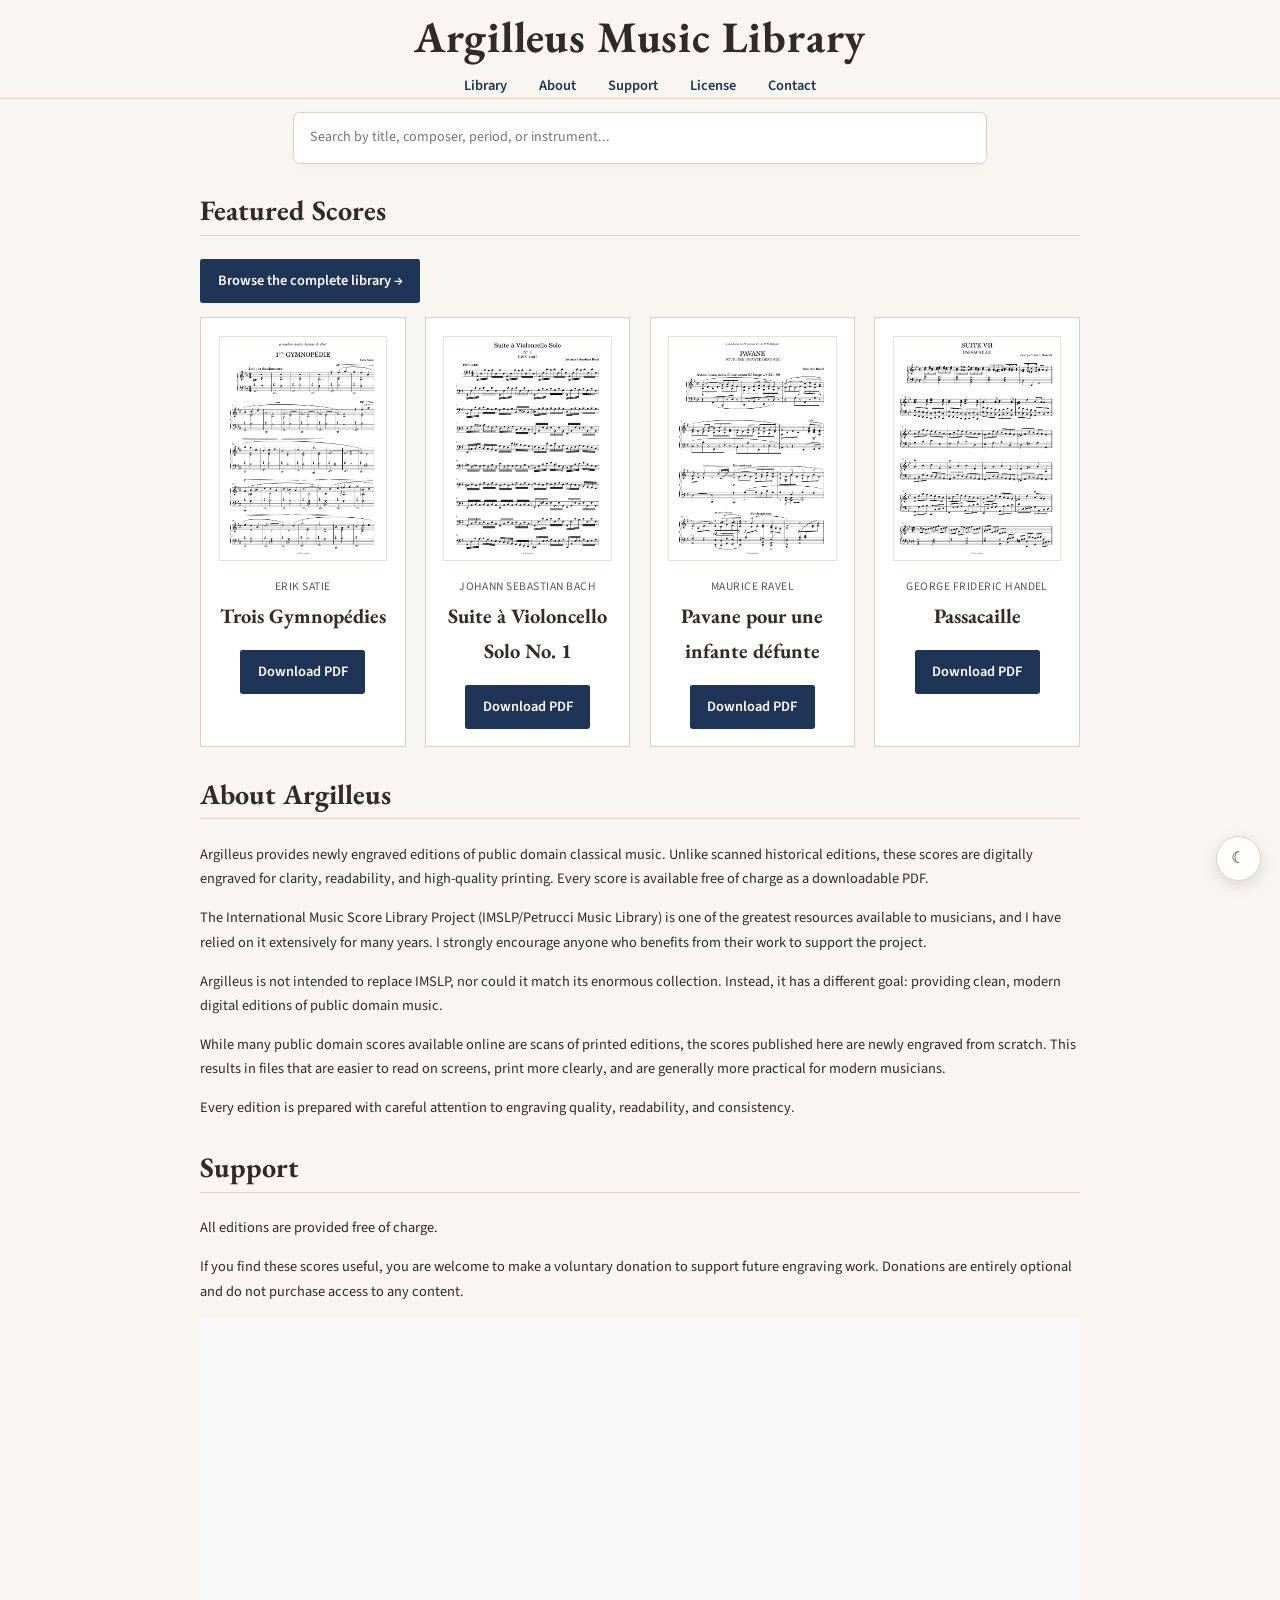
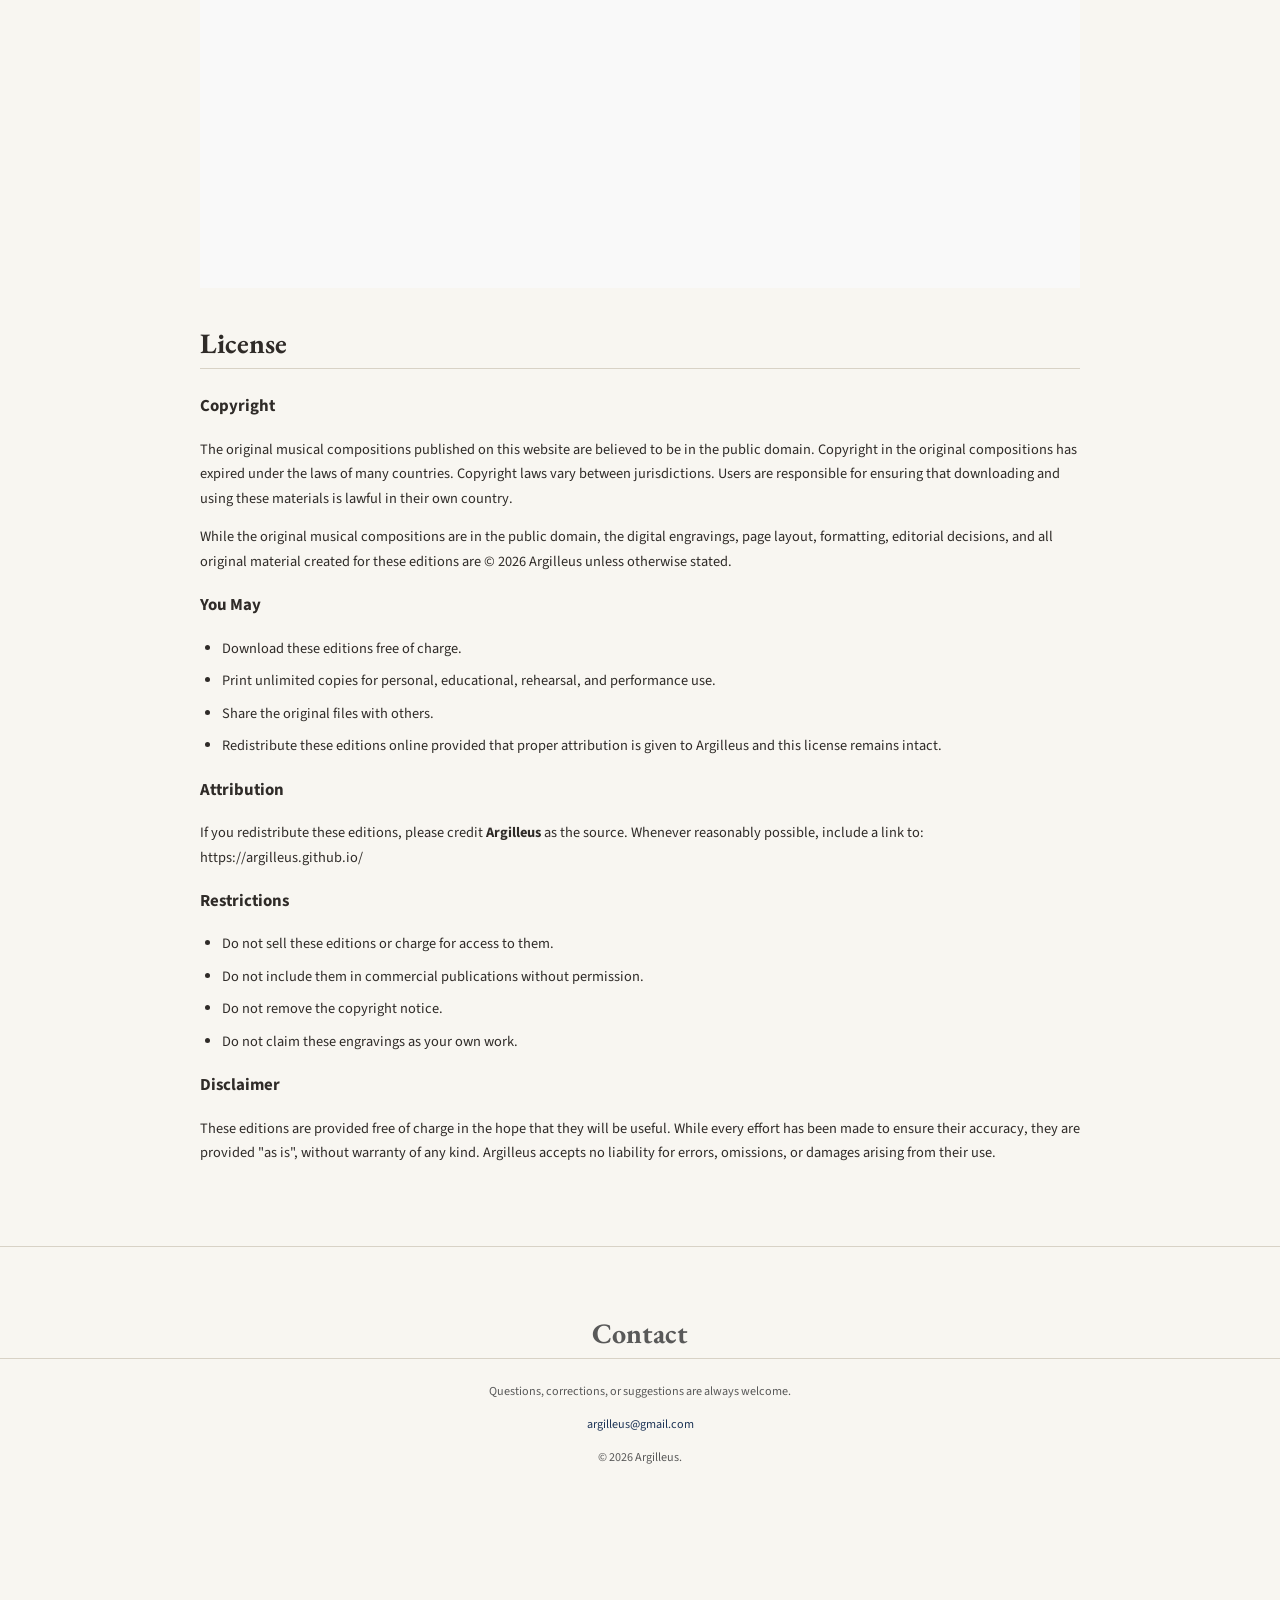
==== index.html @ a2ff113d "Update index.html" ====
<!DOCTYPE html>
<html lang="en">

<head>

    <meta name="google-site-verification" content="jMSx0SDKSqtj_6iInma7B4L1QRDiOI1_wNRej1wbgQQ" />

    <meta charset="UTF-8">

    <meta name="viewport"
          content="width=device-width, initial-scale=1.0">

    <title>Argilleus Music Library | Free Public Domain Sheet Music</title>

    <meta name="description"
          content="Free, carefully engraved editions of public domain classical sheet music. Modern digital scores for reading, printing, and performance.">

    <link rel="stylesheet" href="style.css">

</head>

<body>

<!-- Dark Mode Toggle -->
<button
    id="themeToggle"
    class="theme-toggle-btn"
    aria-label="Toggle dark mode"
    title="Toggle dark mode">
</button>

<header>

    <h1>Argilleus Music Library</h1>

    <nav>
        <a href="library.html">Library</a>
        <a href="#about">About</a>
        <a href="#support">Support</a>
        <a href="#license">License</a>
        <a href="#contact">Contact</a>
    </nav>

</header>

<main>

    <!-- SEARCH BAR SECTION -->
    <section id="search-section" class="search-section">

        <div class="search-container">

            <input
                type="search"
                id="searchInput"
                placeholder="Search by title, composer, period, or instrument..."
                aria-label="Search music catalog">

        </div>

    </section>

    <section id="featured">

        <h2 id="sectionTitle">Featured Scores</h2>

        <p id="sectionSubtext"></p>

        <p id="browseBtnWrapper">
            <a href="library.html" class="browse-btn">
                Browse the complete library →
            </a>
        </p>

        <div id="musicGrid" class="music-grid">
            <!-- Scores loaded dynamically via JS -->
        </div>

    </section>

    <section id="about">

        <h2>About Argilleus</h2>

        <p>
            Argilleus provides newly engraved editions of public domain classical music.
            Unlike scanned historical editions, these scores are digitally engraved for
            clarity, readability, and high-quality printing. Every score is available
            free of charge as a downloadable PDF.
        </p>

        <p>
            The International Music Score Library Project (IMSLP/Petrucci Music Library)
            is one of the greatest resources available to musicians, and I have relied
            on it extensively for many years. I strongly encourage anyone who benefits
            from their work to support the project.
        </p>

        <p>
            Argilleus is not intended to replace IMSLP, nor could it match its enormous
            collection. Instead, it has a different goal: providing clean, modern
            digital editions of public domain music.
        </p>

        <p>
            While many public domain scores available online are scans of printed
            editions, the scores published here are newly engraved from scratch.
            This results in files that are easier to read on screens, print more
            clearly, and are generally more practical for modern musicians.
        </p>

        <p>
            Every edition is prepared with careful attention to engraving quality,
            readability, and consistency.
        </p>

    </section>

    <section id="support">

        <h2>Support</h2>

        <p>All editions are provided free of charge.</p>

        <p>
            If you find these scores useful, you are welcome to make a voluntary
            donation to support future engraving work. Donations are entirely
            optional and do not purchase access to any content.
        </p>

        <iframe id='kofiframe' src='https://ko-fi.com/argilleus/?hidefeed=true&widget=true&embed=true&preview=true' 
            style='border:none;width:100%;padding:4px;background:#f9f9f9;' height='712' title='argilleus'>
            </iframe>

    </section>

    <section id="license">

        <h2>License</h2>

        <h3>Copyright</h3>

        <p>
            The original musical compositions published on this website are believed
            to be in the public domain. Copyright in the original compositions has
            expired under the laws of many countries. Copyright laws vary between
            jurisdictions. Users are responsible for ensuring that downloading and
            using these materials is lawful in their own country.
        </p>

        <p>
            While the original musical compositions are in the public domain, the
            digital engravings, page layout, formatting, editorial decisions, and
            all original material created for these editions are © 2026 Argilleus
            unless otherwise stated.
        </p>

        <h3>You May</h3>

        <ul>
            <li>Download these editions free of charge.</li>
            <li>Print unlimited copies for personal, educational, rehearsal, and performance use.</li>
            <li>Share the original files with others.</li>
            <li>Redistribute these editions online provided that proper attribution is given to Argilleus and this license remains intact.</li>
        </ul>

        <h3>Attribution</h3>

        <p>
            If you redistribute these editions, please credit
            <strong>Argilleus</strong> as the source.
            Whenever reasonably possible, include a link to:
            https://argilleus.github.io/
        </p>

        <h3>Restrictions</h3>

        <ul>
            <li>Do not sell these editions or charge for access to them.</li>
            <li>Do not include them in commercial publications without permission.</li>
            <li>Do not remove the copyright notice.</li>
            <li>Do not claim these engravings as your own work.</li>
        </ul>

        <h3>Disclaimer</h3>

        <p>
            These editions are provided free of charge in the hope that they will be
            useful. While every effort has been made to ensure their accuracy, they
            are provided "as is", without warranty of any kind. Argilleus accepts no
            liability for errors, omissions, or damages arising from their use.
        </p>

    </section>

</main>

<footer>

    <section id="contact">

        <h2>Contact</h2>

        <p>
            Questions, corrections, or suggestions are always welcome.
        </p>

        <p>
            <a href="mailto:argilleus@gmail.com">argilleus@gmail.com</a>
        </p>

    </section>

    <p>© 2026 Argilleus.</p>

</footer>

<script src="index.js"></script>
<script src="theme.js"></script>

</body>
</html>
---- style.css ----
/* ===========================
   ARGILLEUS MUSIC LIBRARY
=========================== */

@import url('https://fonts.googleapis.com/css2?family=EB+Garamond:wght@400;600;700&family=Source+Sans+3:wght@300;400;600&display=swap');

/* --- Root Variables --- */
:root {
    color-scheme: light;

    /* Typography */
    --font-serif: "EB Garamond", serif;
    --font-sans: "Source Sans 3", system-ui, -apple-system, sans-serif;

    /* Color Palette */
    --paper: #f8f6f1;
    --paper-dark: #efebe2;
    --surface: #ffffff;
    
    --text: #2f2b28;
    --text-muted: #595959;
    
    --accent: #1e3557;
    --accent-light: #385d90;
    
    --border: #d8d2c6;
    --border-light: #e6e1d7;

    /* Globals */
    --radius-sm: 3px;
    --radius-pill: 999px;
    --transition-fast: 0.2s ease;
    --transition-med: 0.25s ease;
}

/* --- Base & Modern Reset --- */
*, *::before, *::after {
    box-sizing: border-box;
}

html {
    -webkit-text-size-adjust: 100%;
}
   
body {
    margin: 0;
    background-color: var(--paper);
    color: var(--text);
    font-family: var(--font-sans);
    font-size: 1.125rem;
    line-height: 1.7;
    transition: background-color var(--transition-med), color var(--transition-med);
}

img, picture, svg, video {
    display: block;
    max-inline-size: 100%;
}

input, button, textarea, select {
    font: inherit;
}

h1, h2, h3, h4, h5, h6 {
    text-wrap: balance;
}

/* --- Global Interactive Elements --- */
a {
    color: var(--accent);
    text-decoration: none;
    transition: color var(--transition-fast);

    &:hover,
    &:focus-visible {
        color: var(--accent-light);
    }
}

:focus-visible {
    outline: 2px solid var(--accent);
    outline-offset: 2px;
}

ul {
    padding-inline-start: 1.75rem;
}

li {
    margin-block: 0.625rem;
}

hr {
    border: none;
    border-block-start: 1px solid var(--border);
    inline-size: 250px;
    margin-block: 2.5rem;
}

/* --- Shared Components & Utilities --- */
:is(.btn, .download-btn, .browse-btn) {
    display: inline-block;
    color: #ffffff;
    background-color: var(--accent);
    padding: 0.75rem 1.375rem;
    border-radius: var(--radius-sm);
    font-weight: 600;
    border: none;
    cursor: pointer;
    text-align: center;
    transition: background-color var(--transition-fast), color var(--transition-fast);

    &:hover,
    &:focus-visible {
        background-color: var(--accent-light);
        color: #ffffff;
    }
}

/* Remove default disclosure triangle/arrow */
details summary {
    list-style: none; /* Modern browsers */
}

/* --- Layout Components --- */
main {
    inline-size: min(1100px, 92%);
    margin-inline: auto;
}

section {
    margin-block: 0rem;
}

/* Shared Typography */
section h2,
details summary {
    font-family: var(--font-serif);
    font-size: 2.2rem;
    border-block-end: 1px solid var(--border);
}

details summary {
    cursor: pointer;
}

/* --- Header & Navigation --- */
header {
    text-align: center;
    border-block-end: 1px solid var(--border);
}

h1 {
    margin: 0;
    font-family: var(--font-serif);
    font-size: clamp(2.5rem, 5vw + 1rem, 3.4rem);
    font-weight: 700;
    letter-spacing: 1px;
}

.tagline {
    margin-block-start: 0rem;
    font-size: 1.2rem;
    color: var(--text-muted);
}

nav {
    margin-block-start: 0rem;

    & a {
        margin-inline: 1.125rem;
        font-weight: 600;
    }
}

/* Search Bar Styling */
.search-section {
    max-width: 900px;
    margin: 1rem auto 0rem auto;
    padding: 0 1rem;
}

.search-container {
    width: 100%;
}

#searchInput {
    width: 100%;
    padding: 1rem 1.25rem;
    font-size: 1.1rem;
    border: 1px solid var(--border);
    background-color: var(--surface);
    color: var(--text);
    border-radius: 8px;
    box-shadow: 0 4px 12px rgba(0, 0, 0, 0.03);
    outline: none;
    transition: border-color var(--transition-fast), box-shadow var(--transition-fast);
    box-sizing: border-box;

    &:focus-visible,
    &:focus {
        border-color: var(--accent);
        box-shadow: 0 6px 16px rgba(0, 0, 0, 0.08);
    }
}

.no-results {
    grid-column: 1 / -1;
    font-size: 1.1rem;
    color: var(--text-muted);
    padding: 2rem 0;
}

/* --- Music Grid & Cards --- */
#musicGrid {
    display: grid;
    grid-template-columns: repeat(auto-fill, minmax(220px, 1fr));
    gap: 1.5rem;
}

.music-card {
    background-color: var(--surface);
    border: 1px solid var(--border);
    padding: 1.375rem;
    text-align: center;
    cursor: pointer;
    transition: transform var(--transition-med), box-shadow var(--transition-med), background-color var(--transition-med);

    &:hover,
    &:focus-within {
        transform: translateY(-4px);
        box-shadow: 0 10px 24px rgb(0 0 0 / 8%);
    }

    & h3 {
        margin: 0 0 1.25rem;
        font-family: var(--font-serif);
        font-size: 1.6rem;
    }
}

.thumbnail {
    inline-size: 100%;
    aspect-ratio: 3 / 4;
    object-fit: cover;
    border: 1px solid var(--border-light);
    margin-block-end: 1.25rem;
}

.composer {
    color: var(--text-muted);
    font-size: 0.9rem;
    text-transform: uppercase;
    letter-spacing: 0.6px;
    margin-block-end: 0.25rem;
}

.tags {
    display: flex;
    flex-wrap: wrap;
    justify-content: center;
    gap: 0.5rem;
    margin-block: 1.125rem 1.375rem;

    & span {
        background-color: var(--paper-dark);
        border: 1px solid var(--border);
        border-radius: var(--radius-pill);
        padding: 0.25rem 0.625rem;
        font-size: 0.8rem;
    }
}

/* --- Library Page Layout --- */
.library-header {
    max-inline-size: 800px;
    margin-block: 3.75rem;
    margin-inline: auto;
    text-align: center;
}

.library-layout {
    display: grid;
    grid-template-columns: 260px 1fr;
    gap: 2.5rem;
    align-items: start;
}

.filter-sidebar {
    position: sticky;
    inset-block-start: 1.875rem;
    background-color: var(--surface);
    border: 1px solid var(--border);
    padding: 1.5rem;

    & h3 {
        margin-block-start: 0;
        font-family: var(--font-serif);
    }

    & hr {
        inline-size: 100%;
        margin-block: 1.5rem;
    }

    & label {
        display: block;
        margin-block: 0.625rem;
        cursor: pointer;
    }

    & input[type="checkbox"] {
        margin-inline-end: 0.5rem;
    }
}

.library-summary {
    margin-block-end: 1.5rem;
}

.library-content {
    min-inline-size: 0;
}

/* --- Composition Pages --- */
.site-title {
    color: inherit;

    &:hover {
        color: var(--accent);
    }
}

.back-link {
    margin-block-end: 1.875rem;
}

.composition {
    max-inline-size: 900px;
    margin-inline: auto;

    & h2 {
        text-align: center;
    }

    & .download-btn {
        display: block;
        inline-size: max-content;
        margin-inline: auto;
    }
}

.composition-thumbnail {
    inline-size: 100%;
    max-inline-size: 400px;
    margin-block: 2.5rem;
    margin-inline: auto;
    border: 1px solid var(--border);
    background-color: var(--surface);
}

.composition-info {
    inline-size: 100%;
    max-inline-size: 500px;
    margin-inline: auto;
    margin-block-end: 2.5rem;
    border-collapse: collapse;
    border: 1px solid var(--border);
    background-color: var(--surface);

    & th,
    & td {
        padding: 0.875rem 1.125rem;
        border-block-end: 1px solid var(--border);
        text-align: start;
    }

    & tr:last-child th,
    & tr:last-child td {
        border-block-end: none;
    }

    & th {
        inline-size: 40%;
        background-color: var(--paper-dark);
    }
}

.composition-description {
    max-inline-size: 800px;
    margin-block: 3.75rem;
    margin-inline: auto;

    & h3 {
        font-family: var(--font-serif);
        font-size: 1.6rem;
    }
}

/* --- Score & Parts Section --- */
.parts-download-container {
    max-inline-size: 600px;
    margin-block: 2.5rem;
    margin-inline: auto;
    background-color: var(--surface);
    border: 1px solid var(--border);
    border-radius: var(--radius-sm);
    padding: 1.5rem 2rem;

    & h3 {
        margin-block-start: 0;
        margin-block-end: 1rem;
        font-family: var(--font-serif);
        font-size: 1.5rem;
        border-block-end: 1px solid var(--border-light);
        padding-block-end: 0.5rem;
    }
}

.parts-list {
    list-style: none;
    padding-inline-start: 0;
    margin: 0;

    & li {
        display: flex;
        justify-content: space-between;
        align-items: center;
        padding-block: 0.75rem;
        margin-block: 0;
        border-block-end: 1px solid var(--border-light);

        &:last-child {
            border-block-end: none;
        }

        & span {
            font-weight: 600;
        }
    }
}

.part-info {
    display: flex;
    align-items: center;
    gap: 1rem;
}

.part-thumbnail {
    inline-size: 48px;
    aspect-ratio: 3 / 4;
    object-fit: cover;
    border: 1px solid var(--border-light);
    border-radius: var(--radius-sm);
    background-color: var(--surface);
    flex-shrink: 0;
}

.part-btn {
    padding: 0.4rem 0.85rem;
    font-size: 0.9rem;
}

/* --- Footer --- */
footer {
    margin-block-start: 6.25rem;
    padding-block: 3.125rem;
    border-block-start: 1px solid var(--border);
    text-align: center;
    color: var(--text-muted);
    font-size: 0.95rem;
}

/* --- Media Queries --- */
@media (width <= 900px) {
    .library-layout {
        grid-template-columns: 1fr;
    }
    .filter-sidebar {
        position: static;
    }
}

@media (width <= 700px) {
    nav a {
        display: inline-block;
        margin-block: 0.5rem;
        margin-inline: 0.75rem;
    }
}

@media (min-width: 1024px) {
    body {
        zoom: 0.8;
    }
}

@media (prefers-reduced-motion: reduce) {
    *, *::before, *::after {
        animation-duration: 0.01ms !important;
        animation-iteration-count: 1 !important;
        transition-duration: 0.01ms !important;
        scroll-behavior: auto !important;
    }
}

/* ===========================
   DARK MODE TOGGLE BUTTON
=========================== */
.theme-toggle-btn {
    position: fixed;
    right: 1.5rem;
    bottom: 1.5rem;
    width: 56px;
    height: 56px;
    display:flex;
    align-items:center;
    justify-content:center;
    padding:0;
    border:1px solid var(--border);
    border-radius:50%;
    background:rgb(255 255 255 / 85%);
    backdrop-filter:blur(10px);
    color:var(--text);
    font-size:1.25rem;
    cursor:pointer;
    box-shadow:0 6px 20px rgb(0 0 0 / 12%);
    transition:background-color .25s,color .25s,border-color .25s,transform .2s,box-shadow .2s;
    z-index:1000;
}
.theme-toggle-btn:hover{
    transform:translateY(-2px);
    background:var(--paper-dark);
    border-color:var(--accent);
    color:var(--accent);
    box-shadow:0 10px 28px rgb(0 0 0 / 18%);
}
.theme-toggle-btn:active{transform:translateY(0);}

/* ===========================
   DARK MODE OVERRIDES
=========================== */
html.dark-mode {
    color-scheme: dark;

    /* Warm dark paper & surface tones */
    --paper: #181715;
    --paper-dark: #24221f;
    --surface: #201f1c;
    
    /* Readable warm light text */
    --text: #e6e2d8;
    --text-muted: #a69f92;
    
    /* Warm brass/gold accent matching classic score aesthetic */
    --accent: #d4a359;
    --accent-light: #e5b872;
    
    /* Dark subtle borders */
    --border: #38342f;
    --border-light: #2c2925;
}

html.dark-mode #searchInput:focus {
    box-shadow: 0 6px 16px rgba(0, 0, 0, 0.4);
}

html.dark-mode .theme-toggle-btn {
    background: rgb(32 31 28 / 85%);
}

html.dark-mode .theme-toggle-btn:hover {
    background-color: var(--paper-dark);
    border-color: var(--accent);
    color: var(--accent);
}

html.dark-mode :is(.btn, .download-btn, .browse-btn) {
    color: #181715;
    background-color: var(--accent);

    &:hover,
    &:focus-visible {
        background-color: var(--accent-light);
        color: #181715;
    }
}
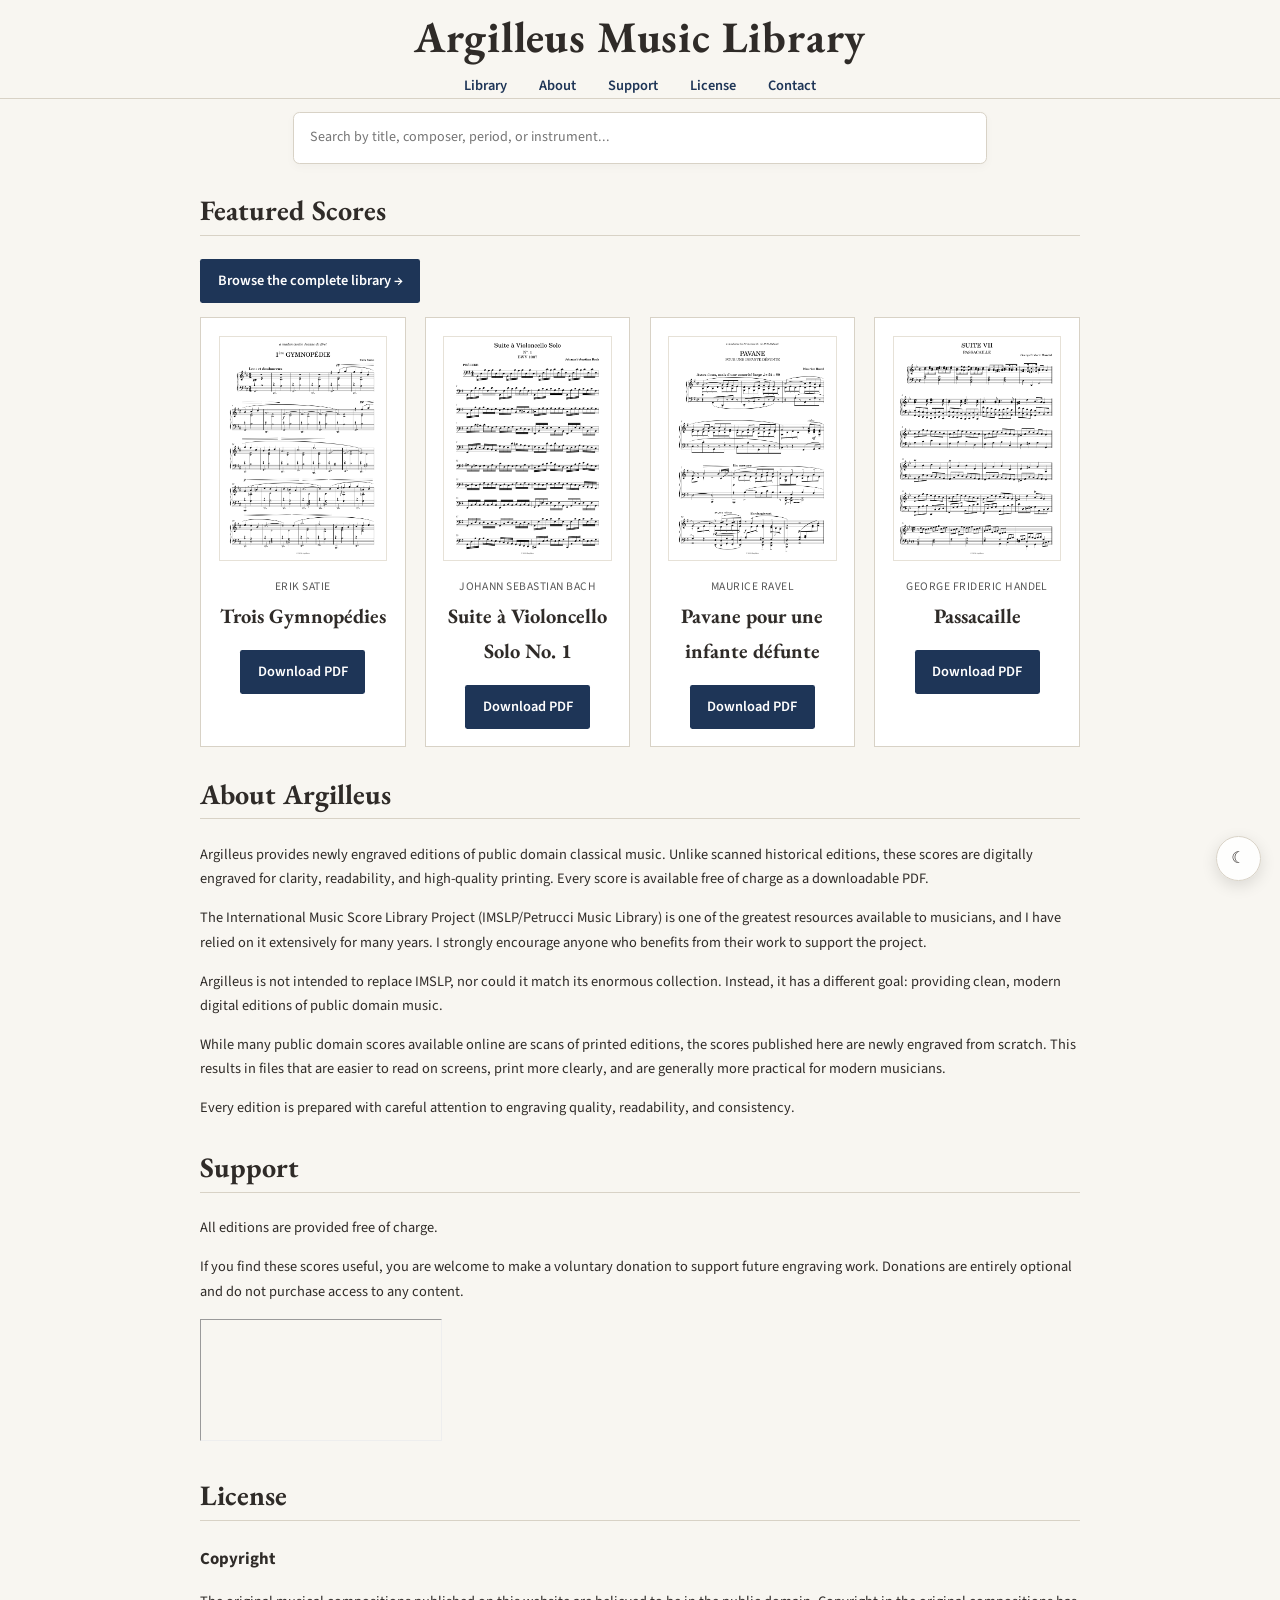
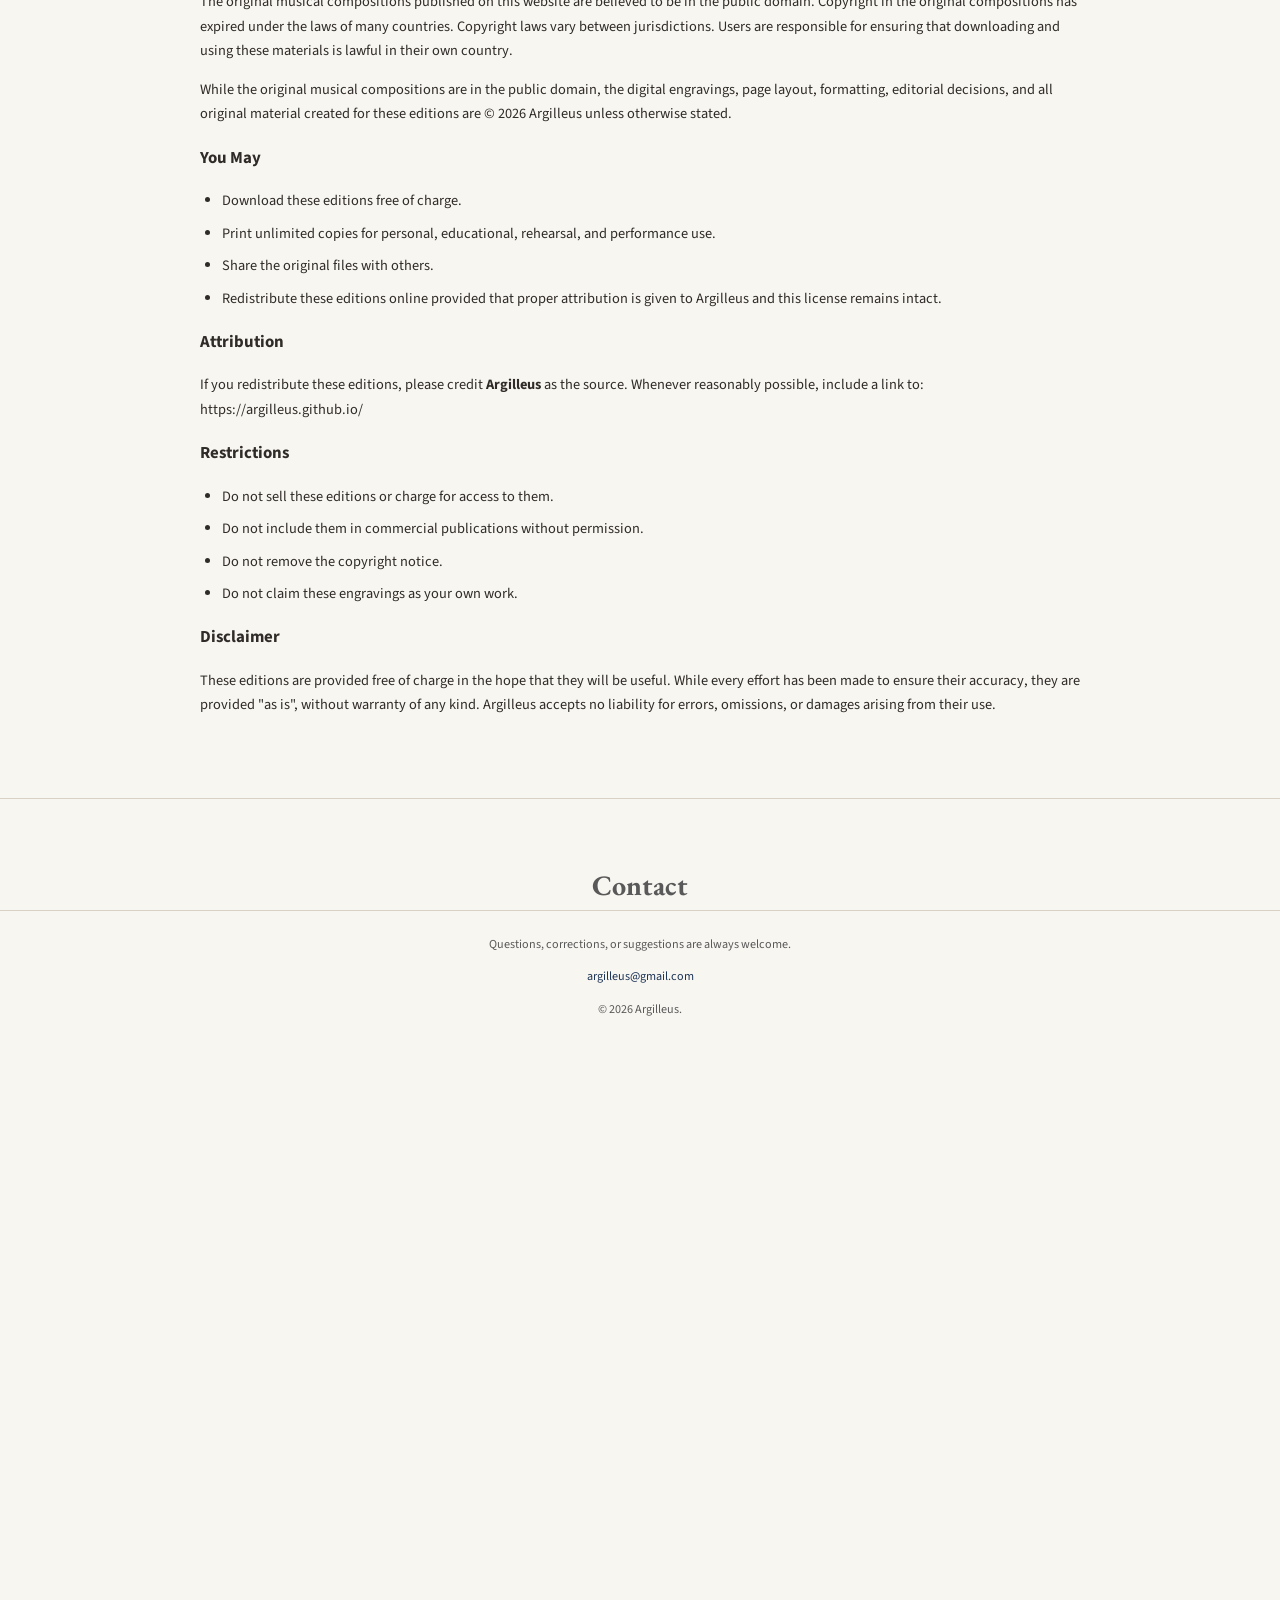
==== commit 4ca9ab73: "Update index.html" ====
--- a/index.html
+++ b/index.html
@@ -128,8 +128,7 @@
             optional and do not purchase access to any content.
         </p>
 
-        <iframe id='kofiframe' src='https://ko-fi.com/argilleus/?hidefeed=true&widget=true&embed=true&preview=true' 
-            style='border:none;width:100%;padding:4px;background:#f9f9f9;' height='712' title='argilleus'>
+        <iframe id='kofiframe' src='https://ko-fi.com/argilleus/?hidefeed=true&widget=true&embed=true&preview=true'>
             </iframe>
 
     </section>
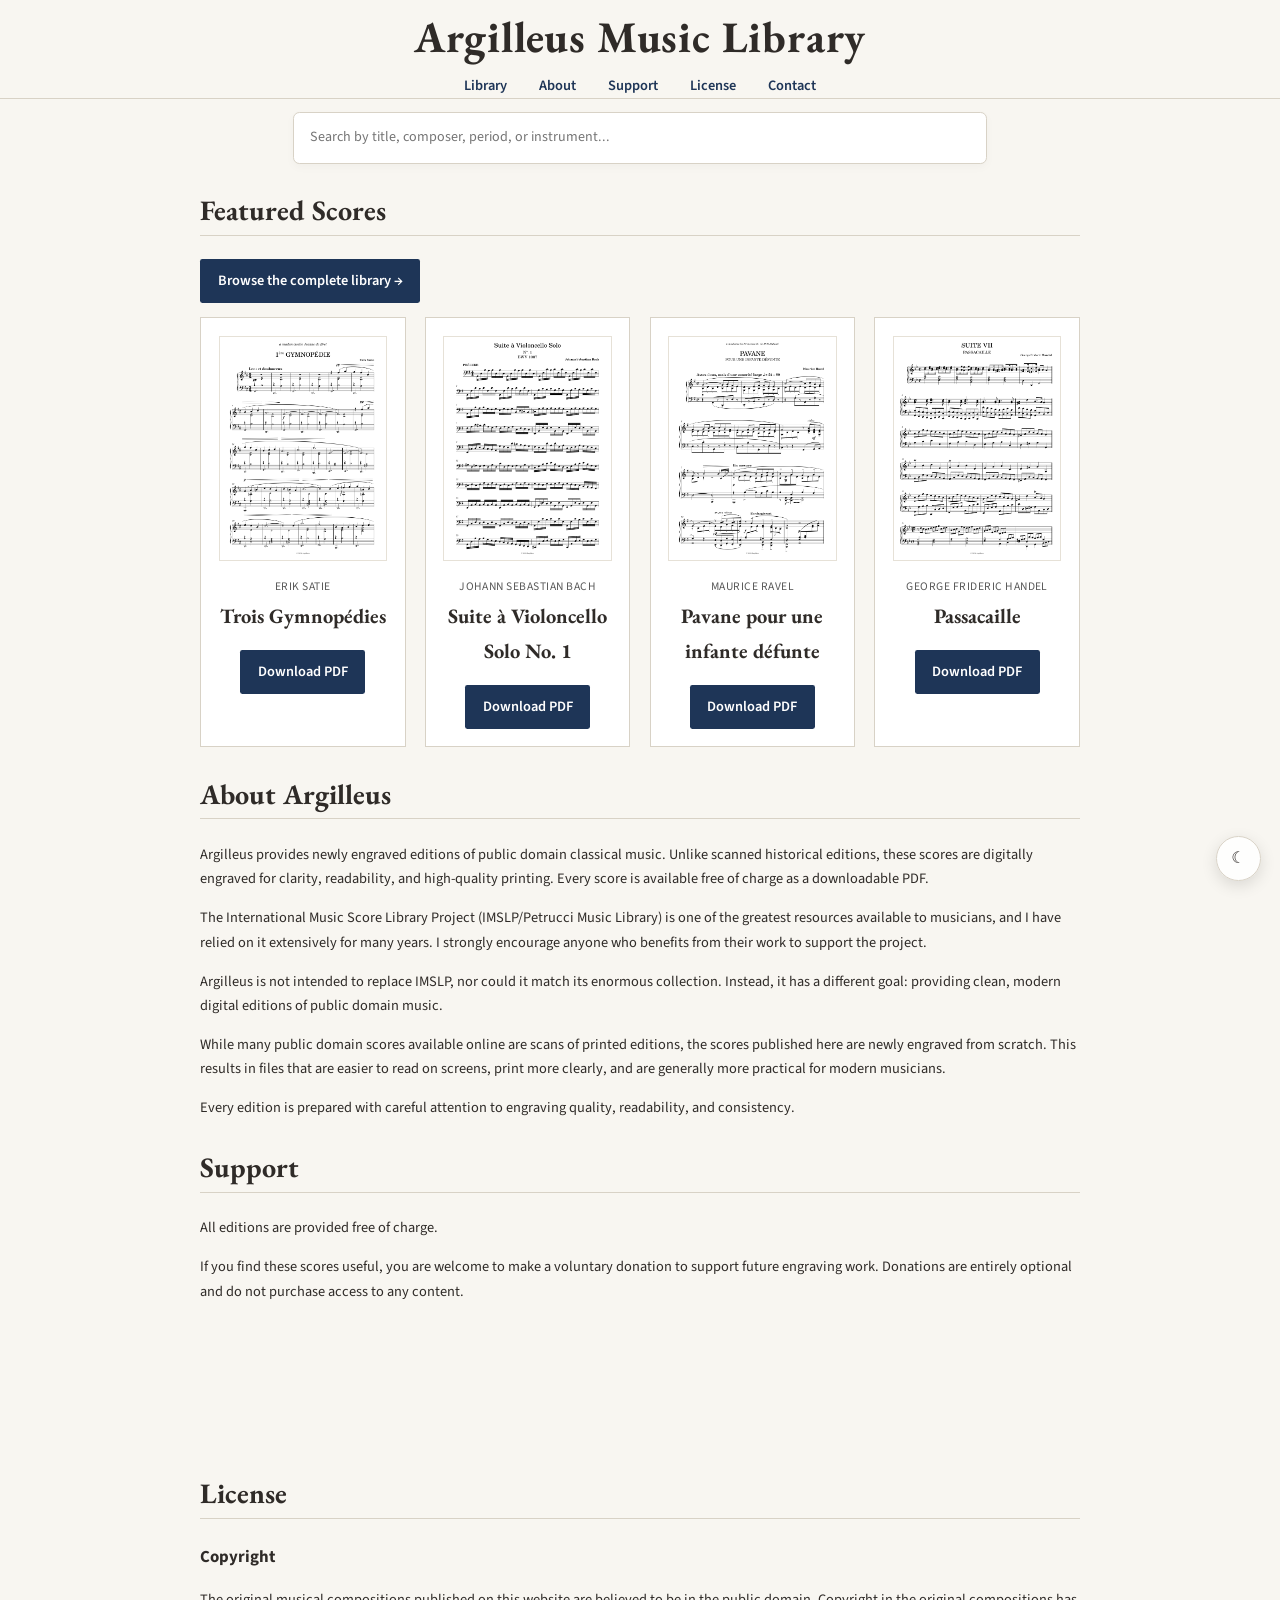
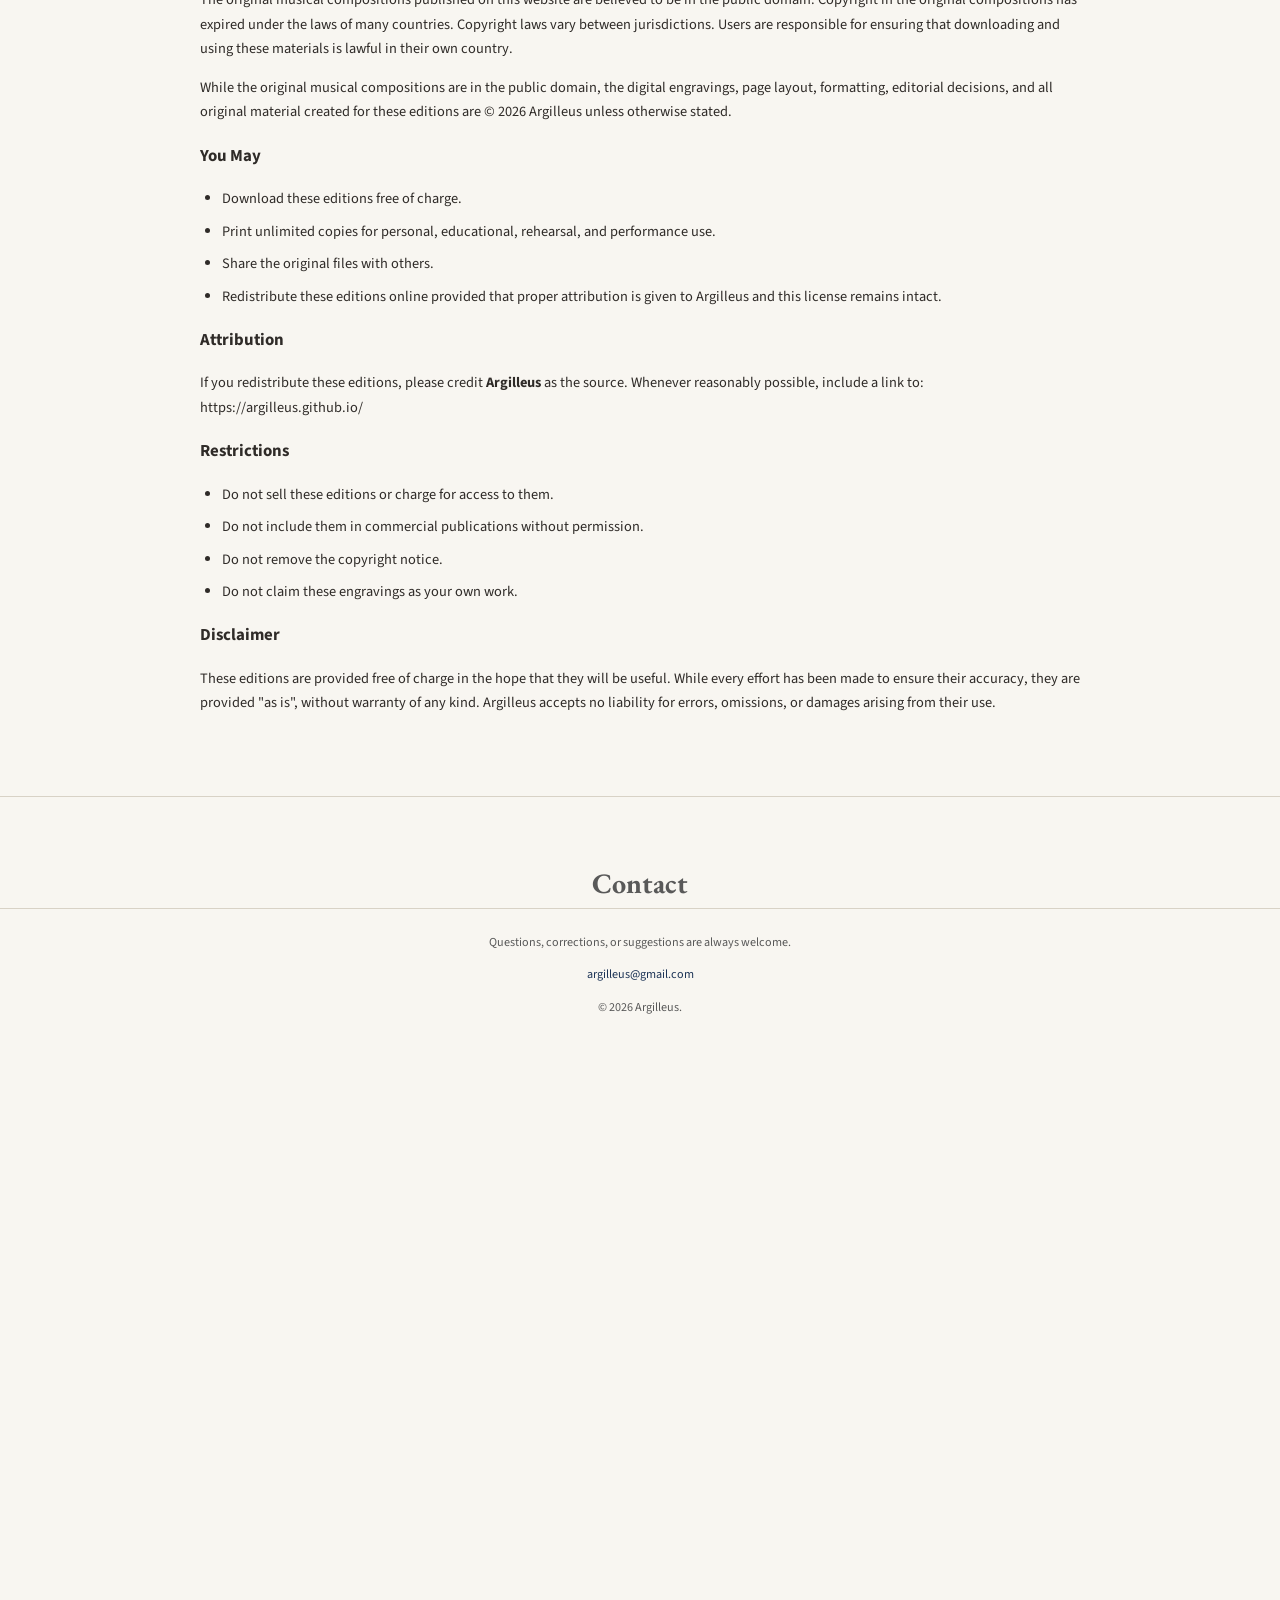
==== commit 9ba1ba89: "Update index.html" ====
--- a/index.html
+++ b/index.html
@@ -128,7 +128,7 @@
             optional and do not purchase access to any content.
         </p>
 
-        <iframe id='kofiframe' src='https://ko-fi.com/argilleus/?hidefeed=true&widget=true&embed=true&preview=true'>
+        <iframe id='kofiframe' src='https://ko-fi.com/argilleus/?hidefeed=true&widget=true&embed=true&preview=true' style='border:none;width:100%'>
             </iframe>
 
     </section>
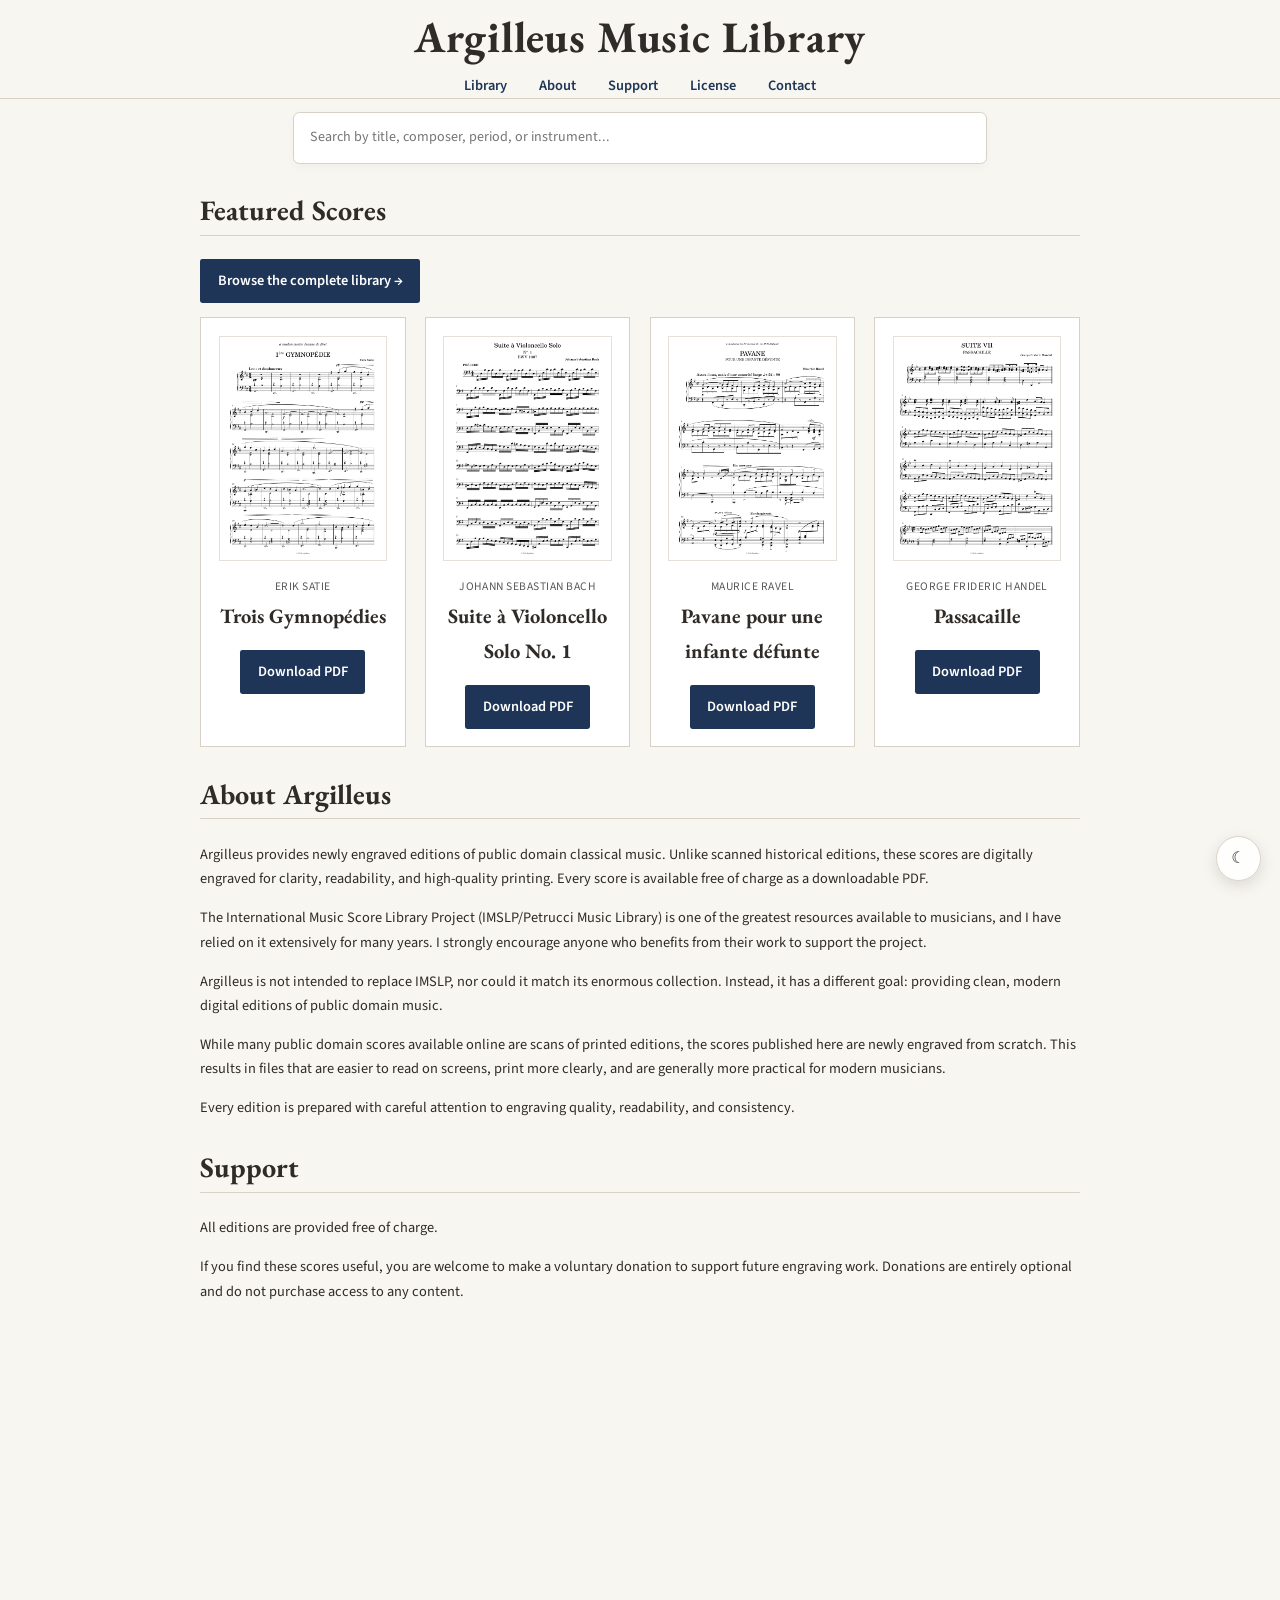
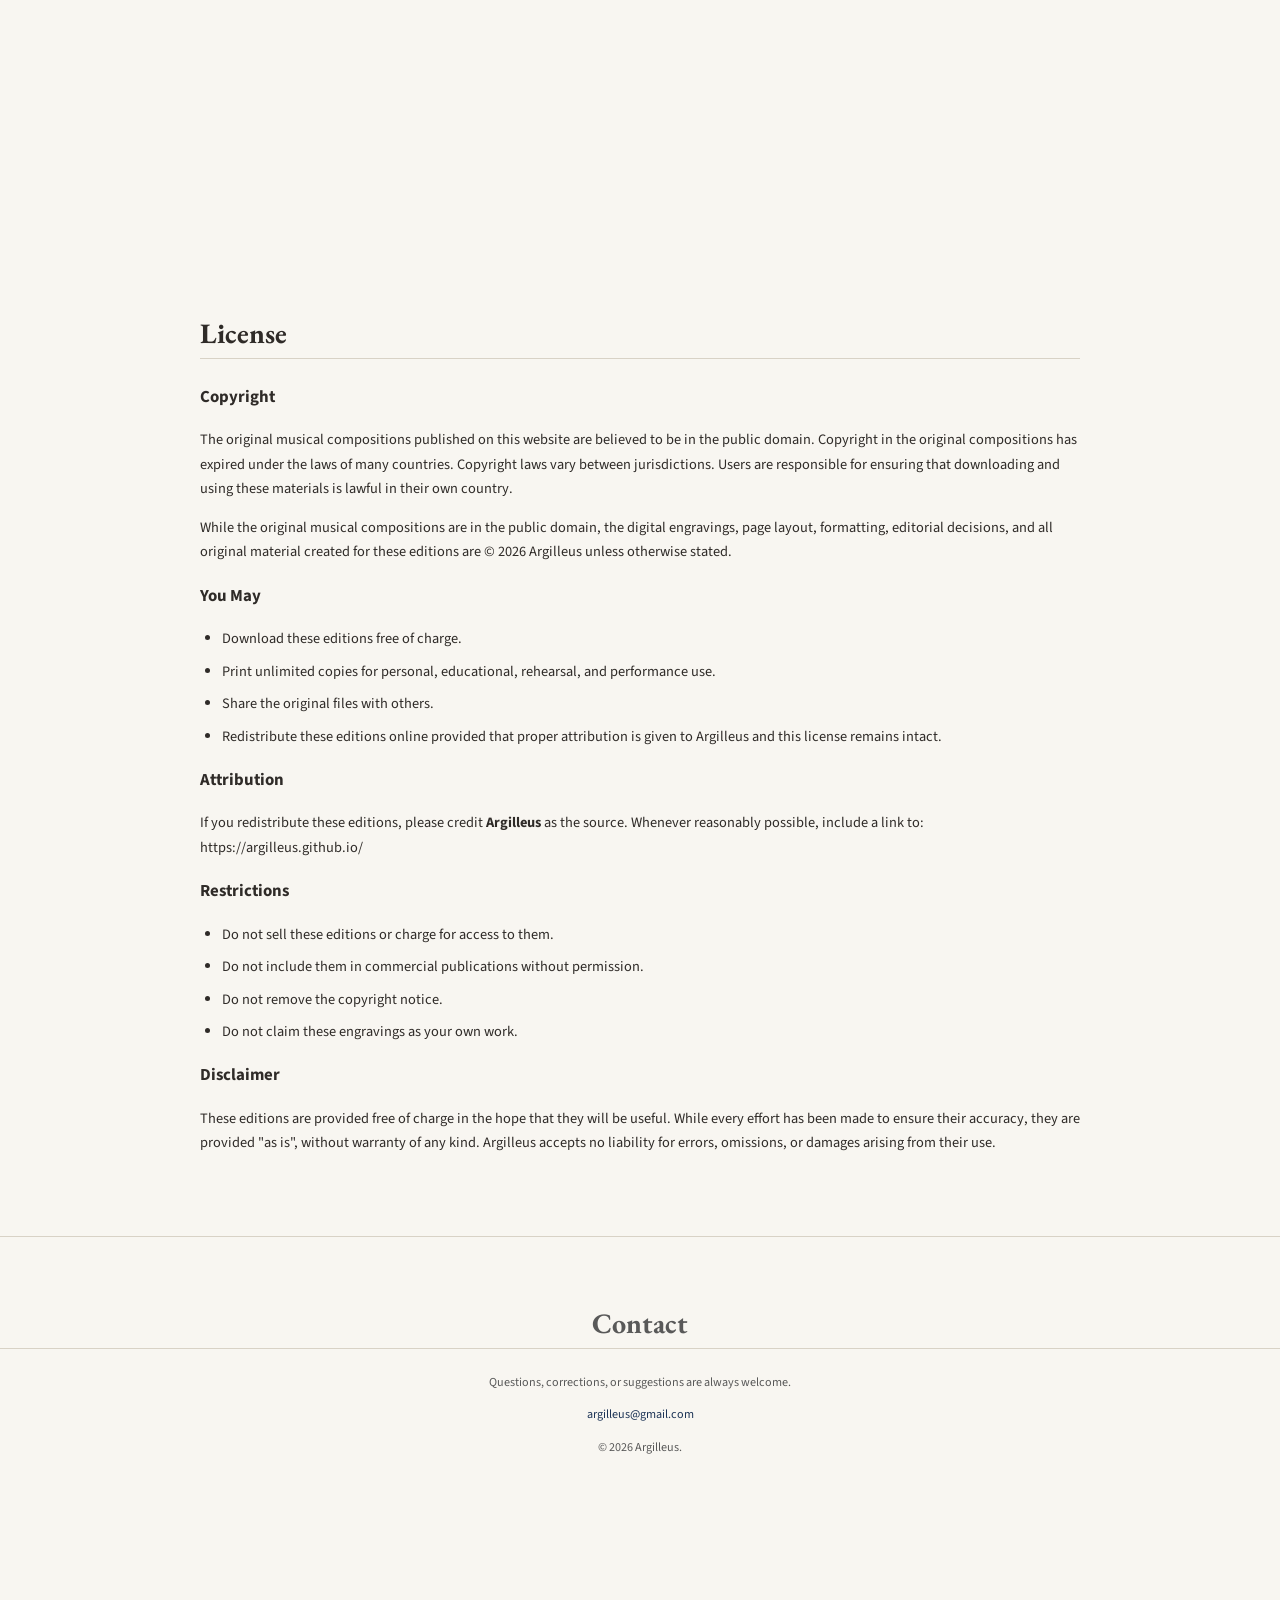
==== commit 60792a55: "Update index.html" ====
--- a/index.html
+++ b/index.html
@@ -128,7 +128,7 @@
             optional and do not purchase access to any content.
         </p>
 
-        <iframe id='kofiframe' src='https://ko-fi.com/argilleus/?hidefeed=true&widget=true&embed=true&preview=true' style='border:none;width:100%'>
+        <iframe id='kofiframe' src='https://ko-fi.com/argilleus/?hidefeed=true&widget=true&embed=true&preview=true' style='border:none;width:100%;' height='700'>
             </iframe>
 
     </section>
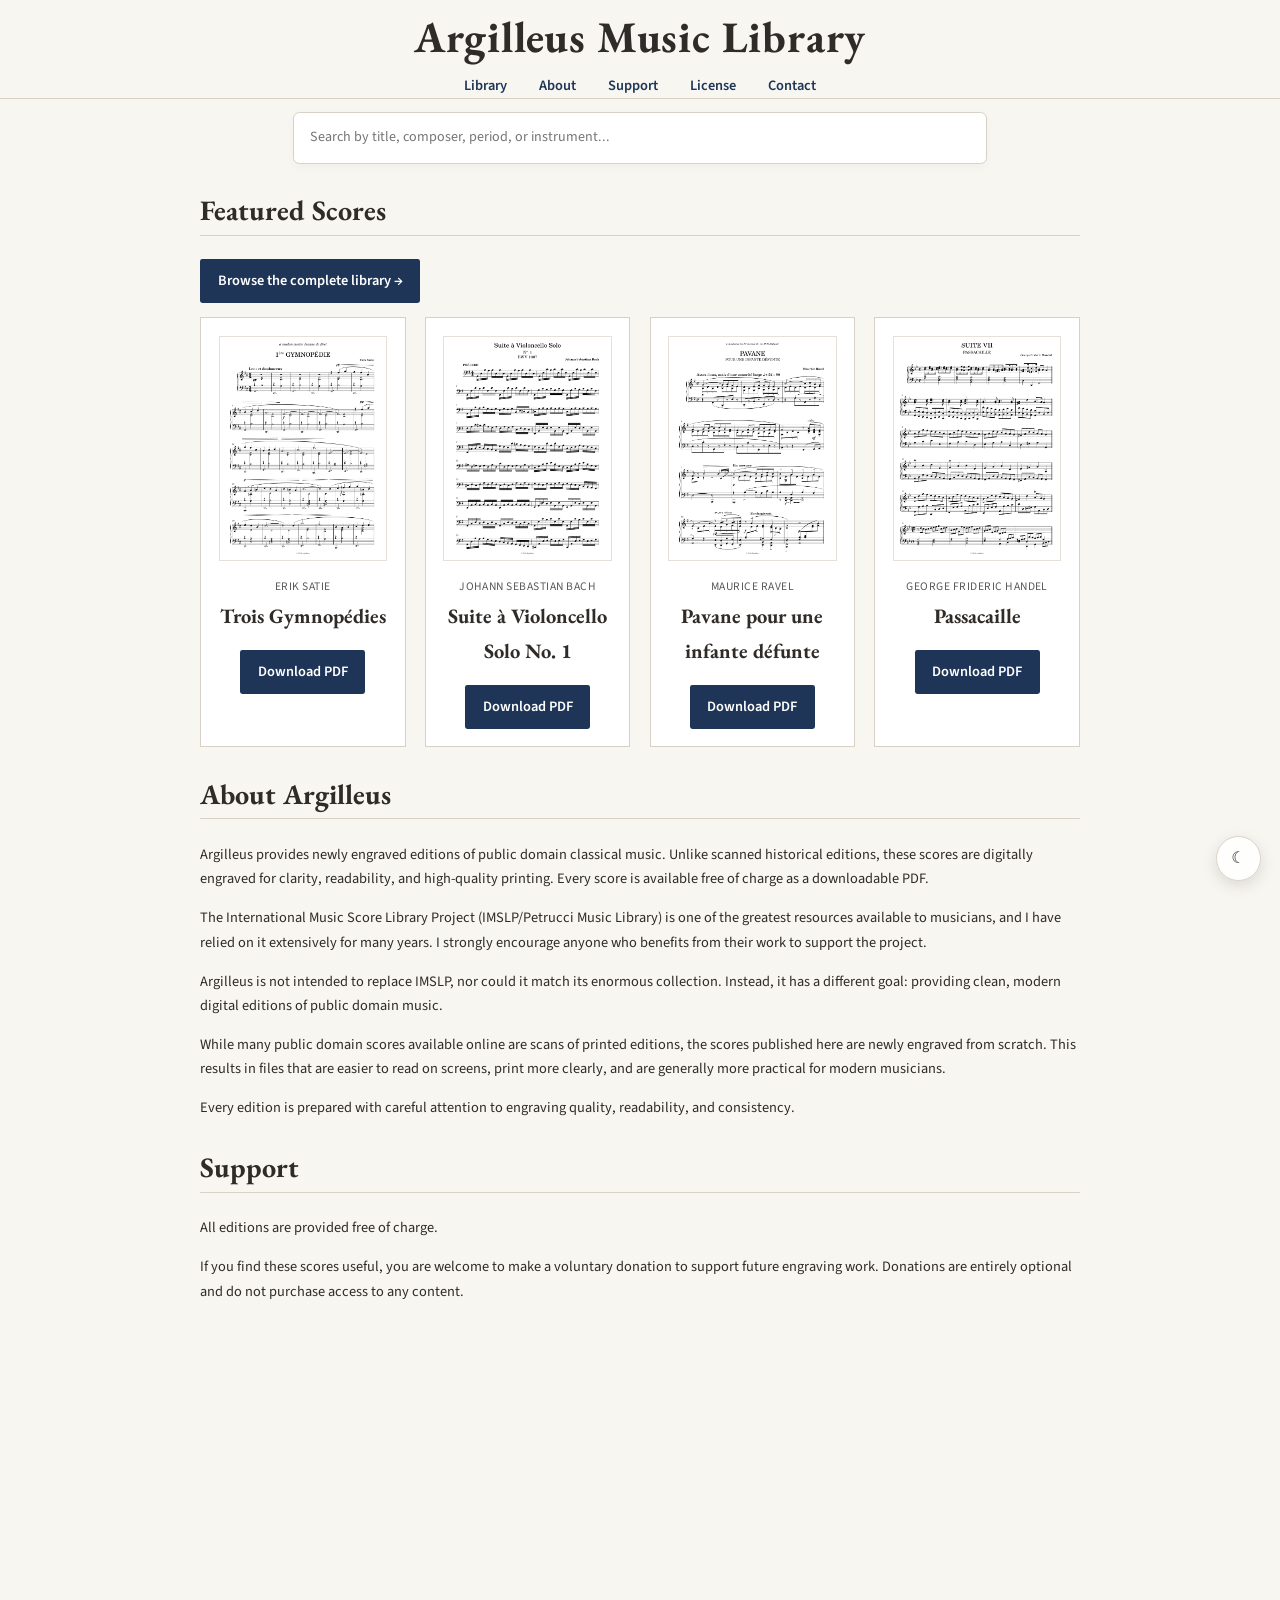
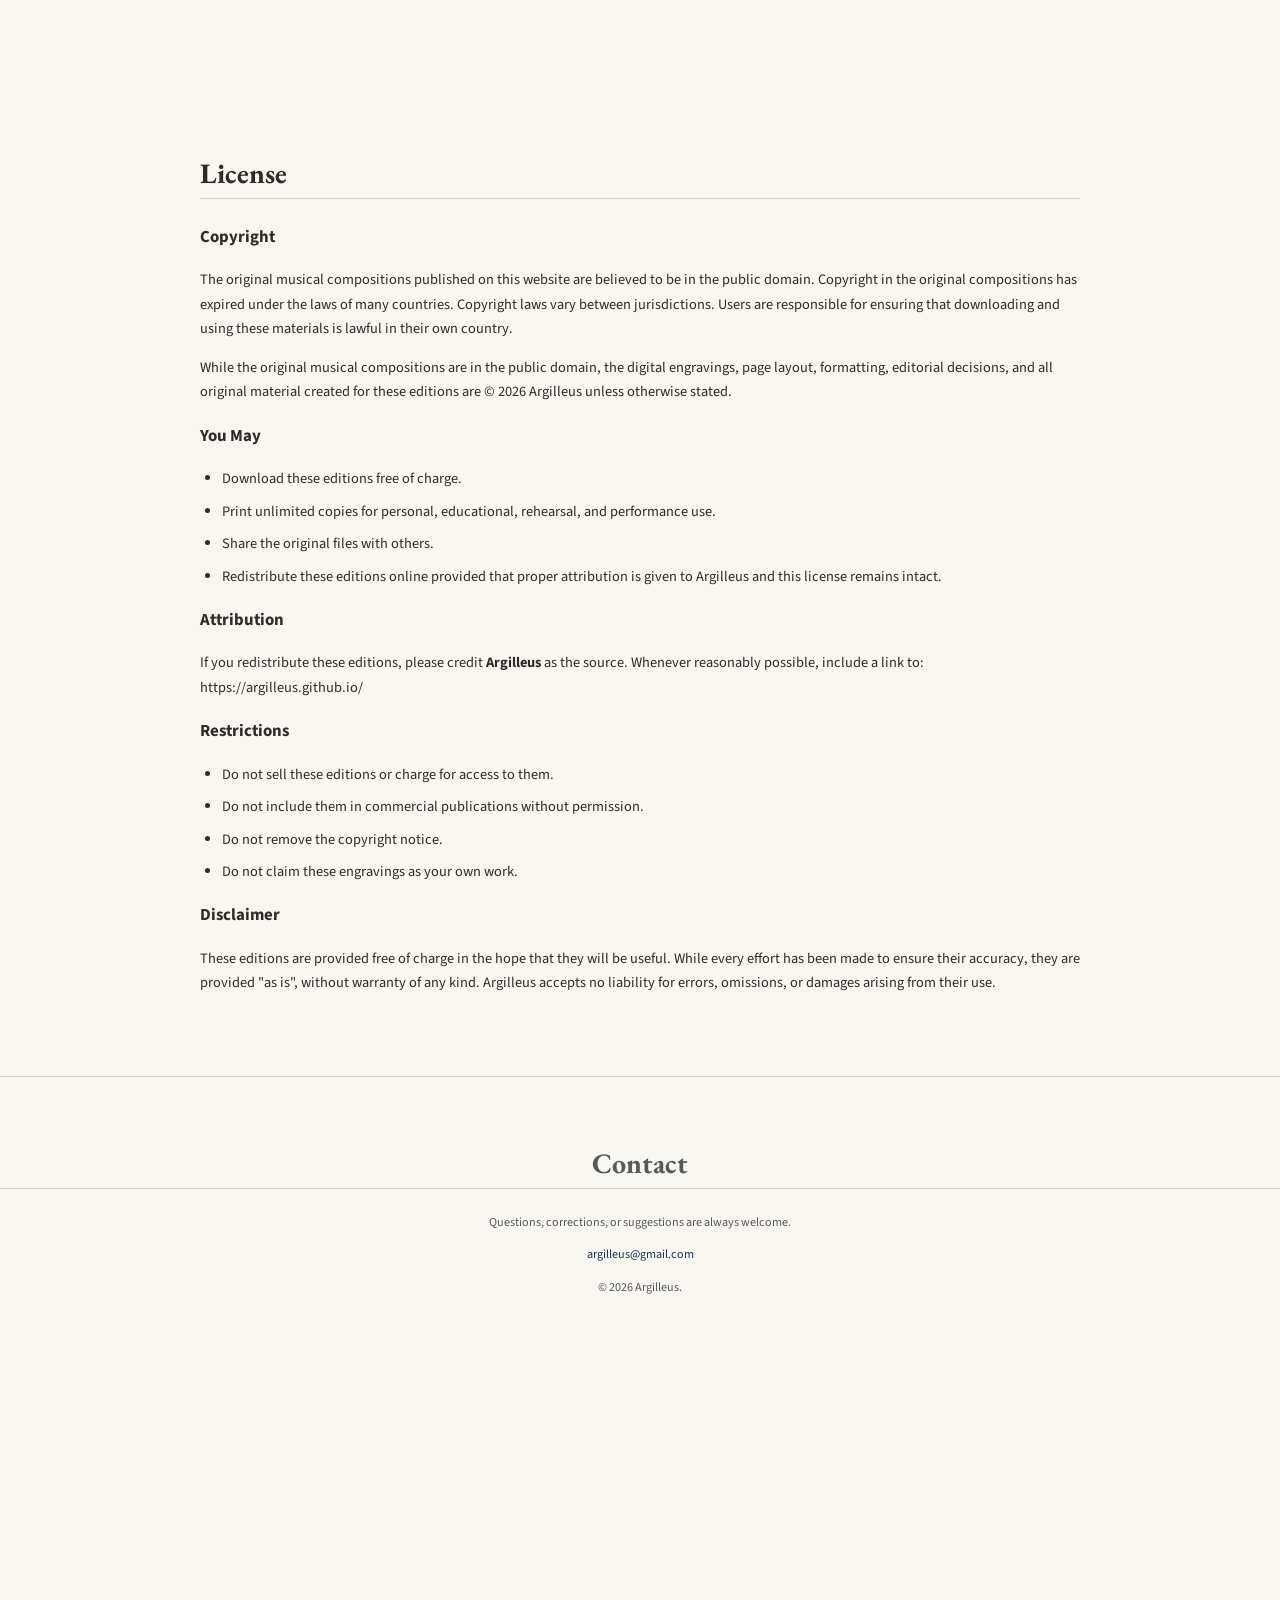
==== commit c7df1b3f: "Update index.html" ====
--- a/index.html
+++ b/index.html
@@ -128,7 +128,7 @@
             optional and do not purchase access to any content.
         </p>
 
-        <iframe id='kofiframe' src='https://ko-fi.com/argilleus/?hidefeed=true&widget=true&embed=true&preview=true' style='border:none;width:100%;' height='700'>
+        <iframe id='kofiframe' src='https://ko-fi.com/argilleus/?hidefeed=true&widget=true&embed=true&preview=true' style='border:none;width:100%;' height='500'>
             </iframe>
 
     </section>
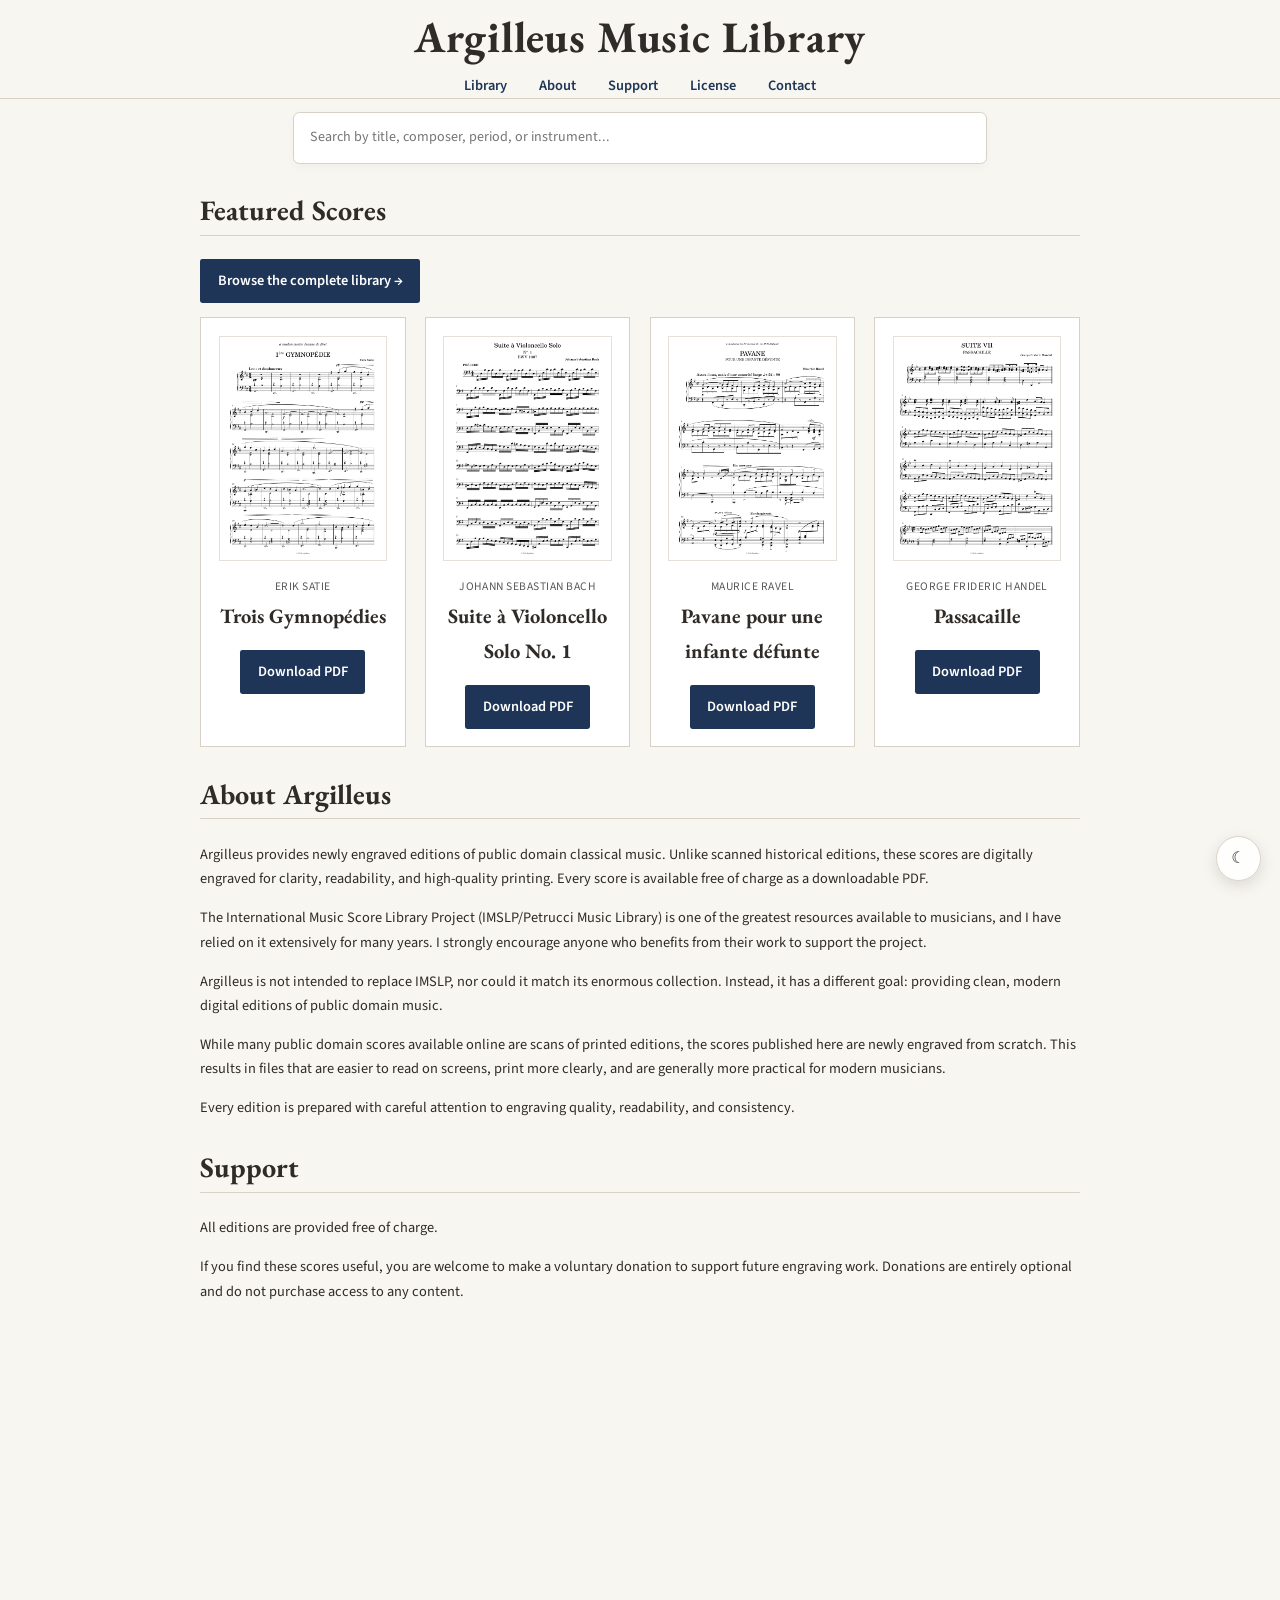
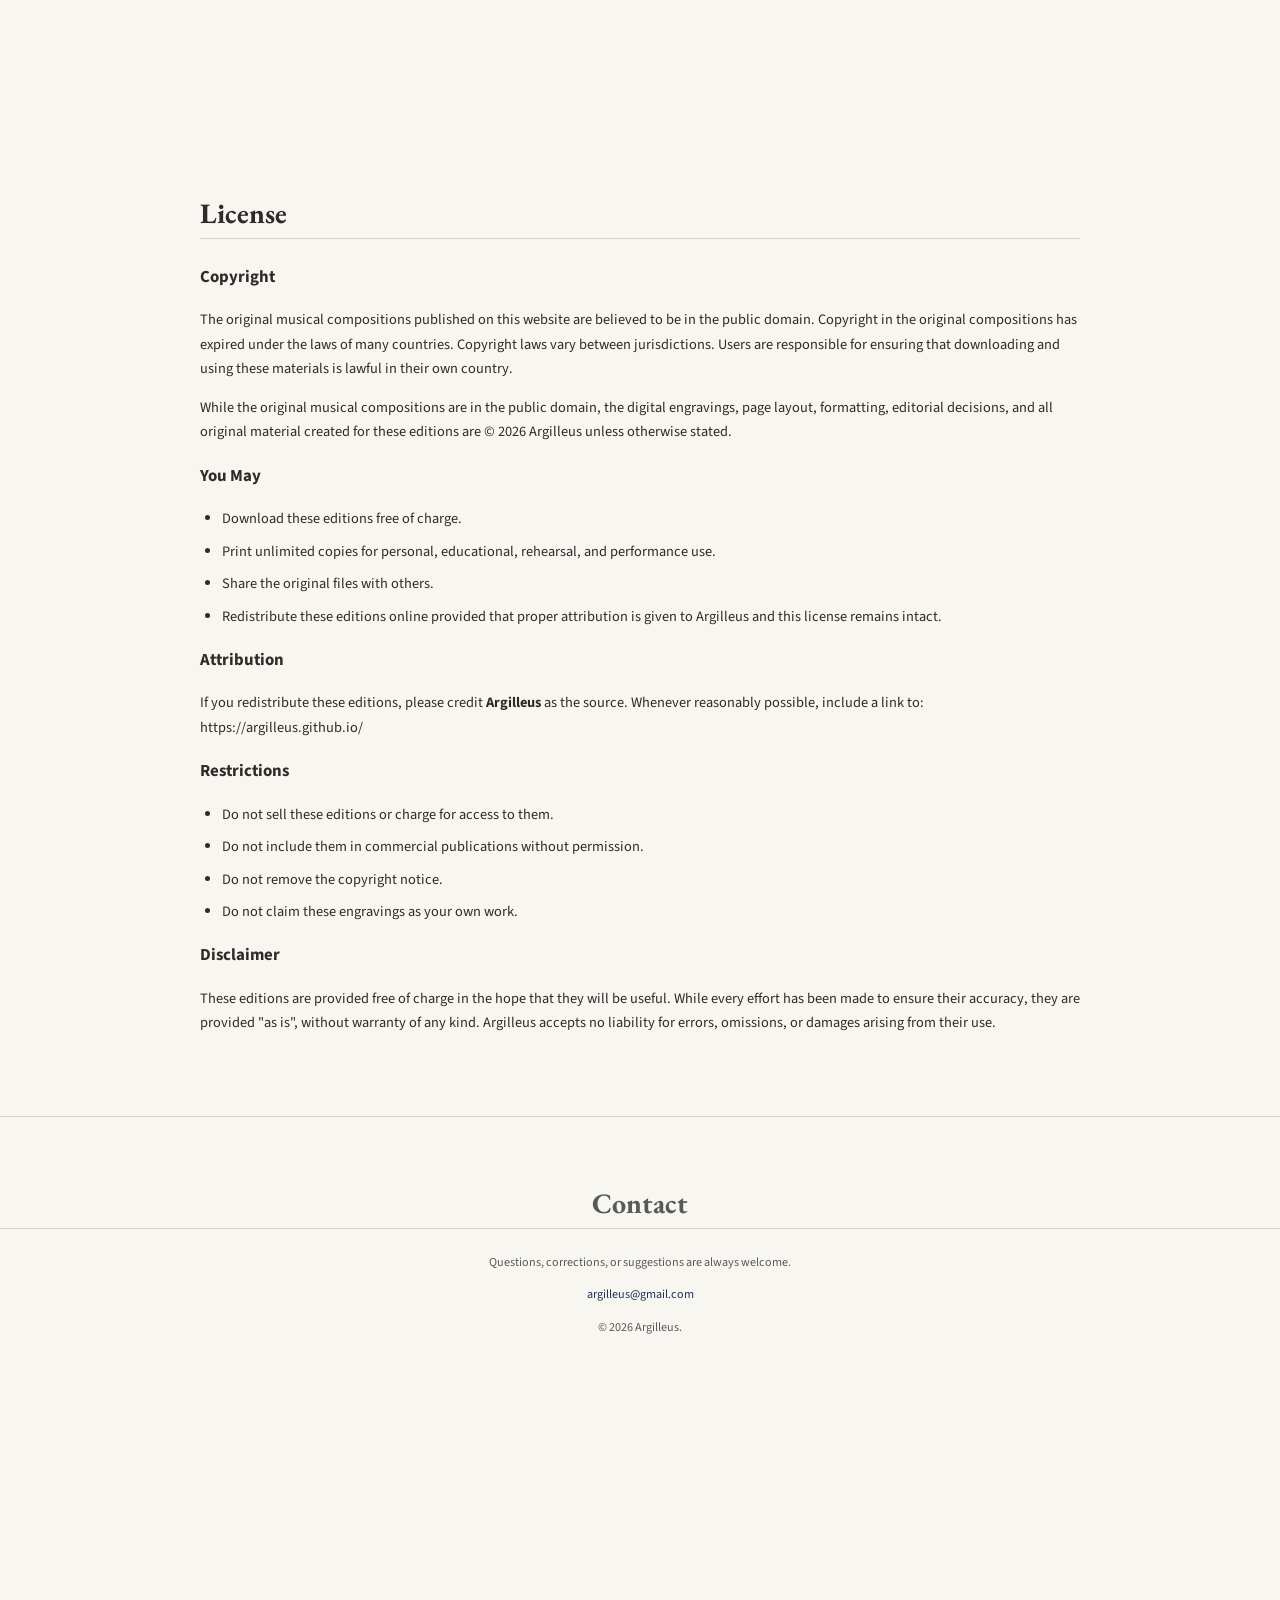
==== commit 86b26bbe: "Update index.html" ====
--- a/index.html
+++ b/index.html
@@ -128,7 +128,7 @@
             optional and do not purchase access to any content.
         </p>
 
-        <iframe id='kofiframe' src='https://ko-fi.com/argilleus/?hidefeed=true&widget=true&embed=true&preview=true' style='border:none;width:100%;' height='500'>
+        <iframe id='kofiframe' src='https://ko-fi.com/argilleus/?hidefeed=true&widget=true&embed=true&preview=true' style='border:none;width:100%;' height='550'>
             </iframe>
 
     </section>
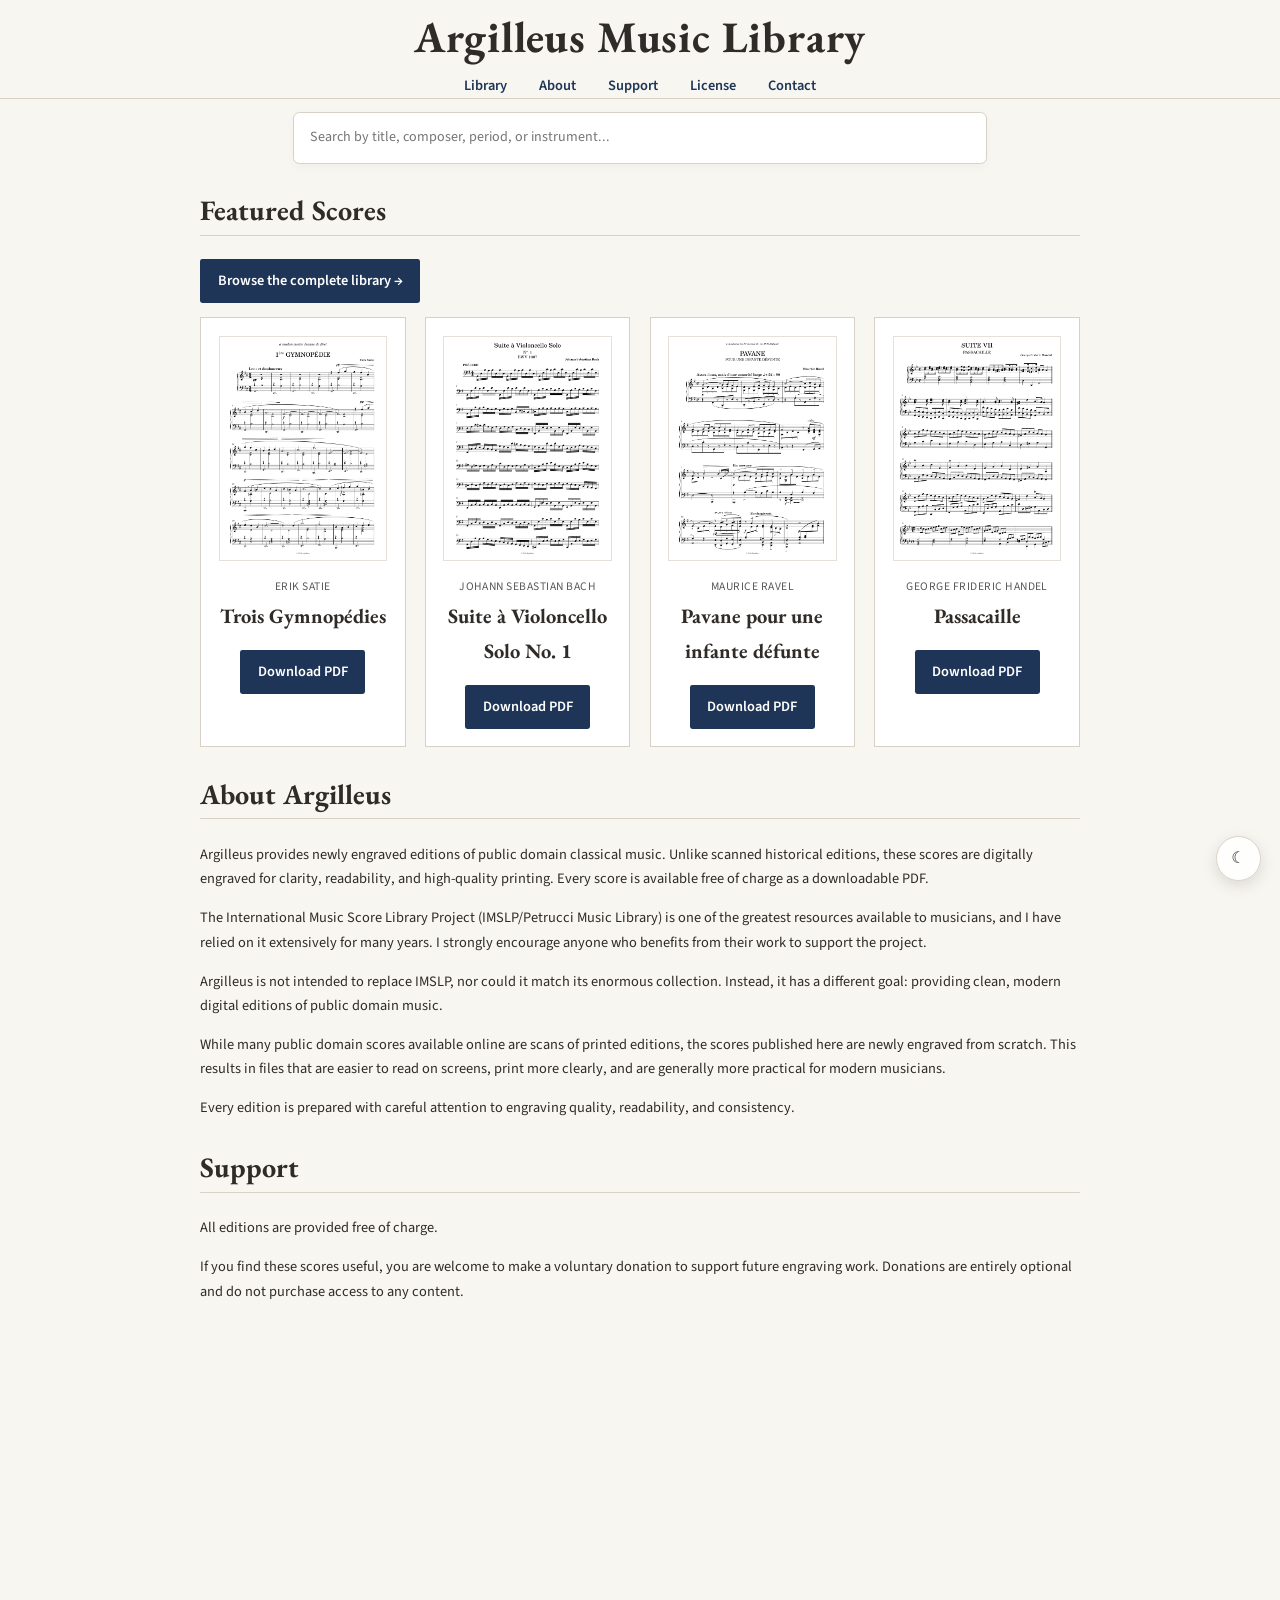
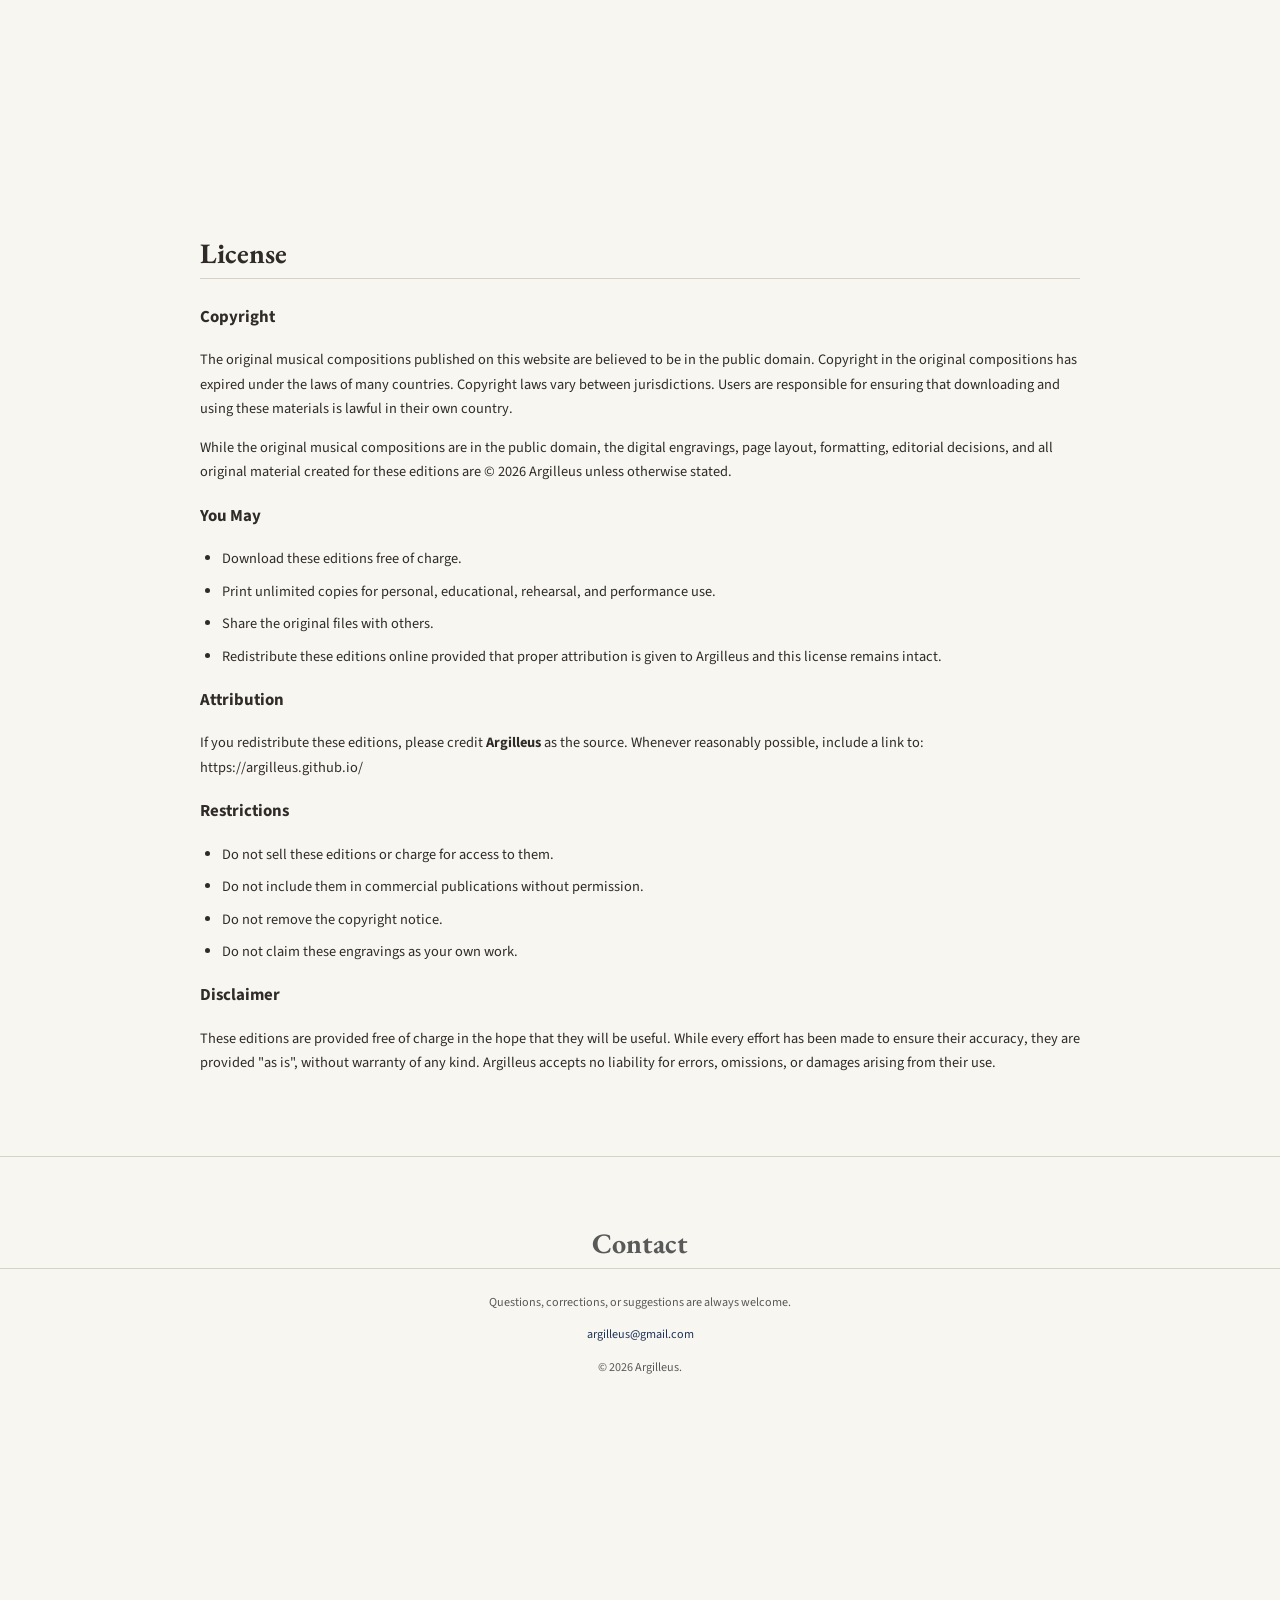
==== commit 18986726: "Update index.html" ====
--- a/index.html
+++ b/index.html
@@ -128,7 +128,7 @@
             optional and do not purchase access to any content.
         </p>
 
-        <iframe id='kofiframe' src='https://ko-fi.com/argilleus/?hidefeed=true&widget=true&embed=true&preview=true' style='border:none;width:100%;' height='550'>
+        <iframe id='kofiframe' src='https://ko-fi.com/argilleus/?hidefeed=true&widget=true&embed=true&preview=true' style='border:none;width:100%;' height='600'>
             </iframe>
 
     </section>
